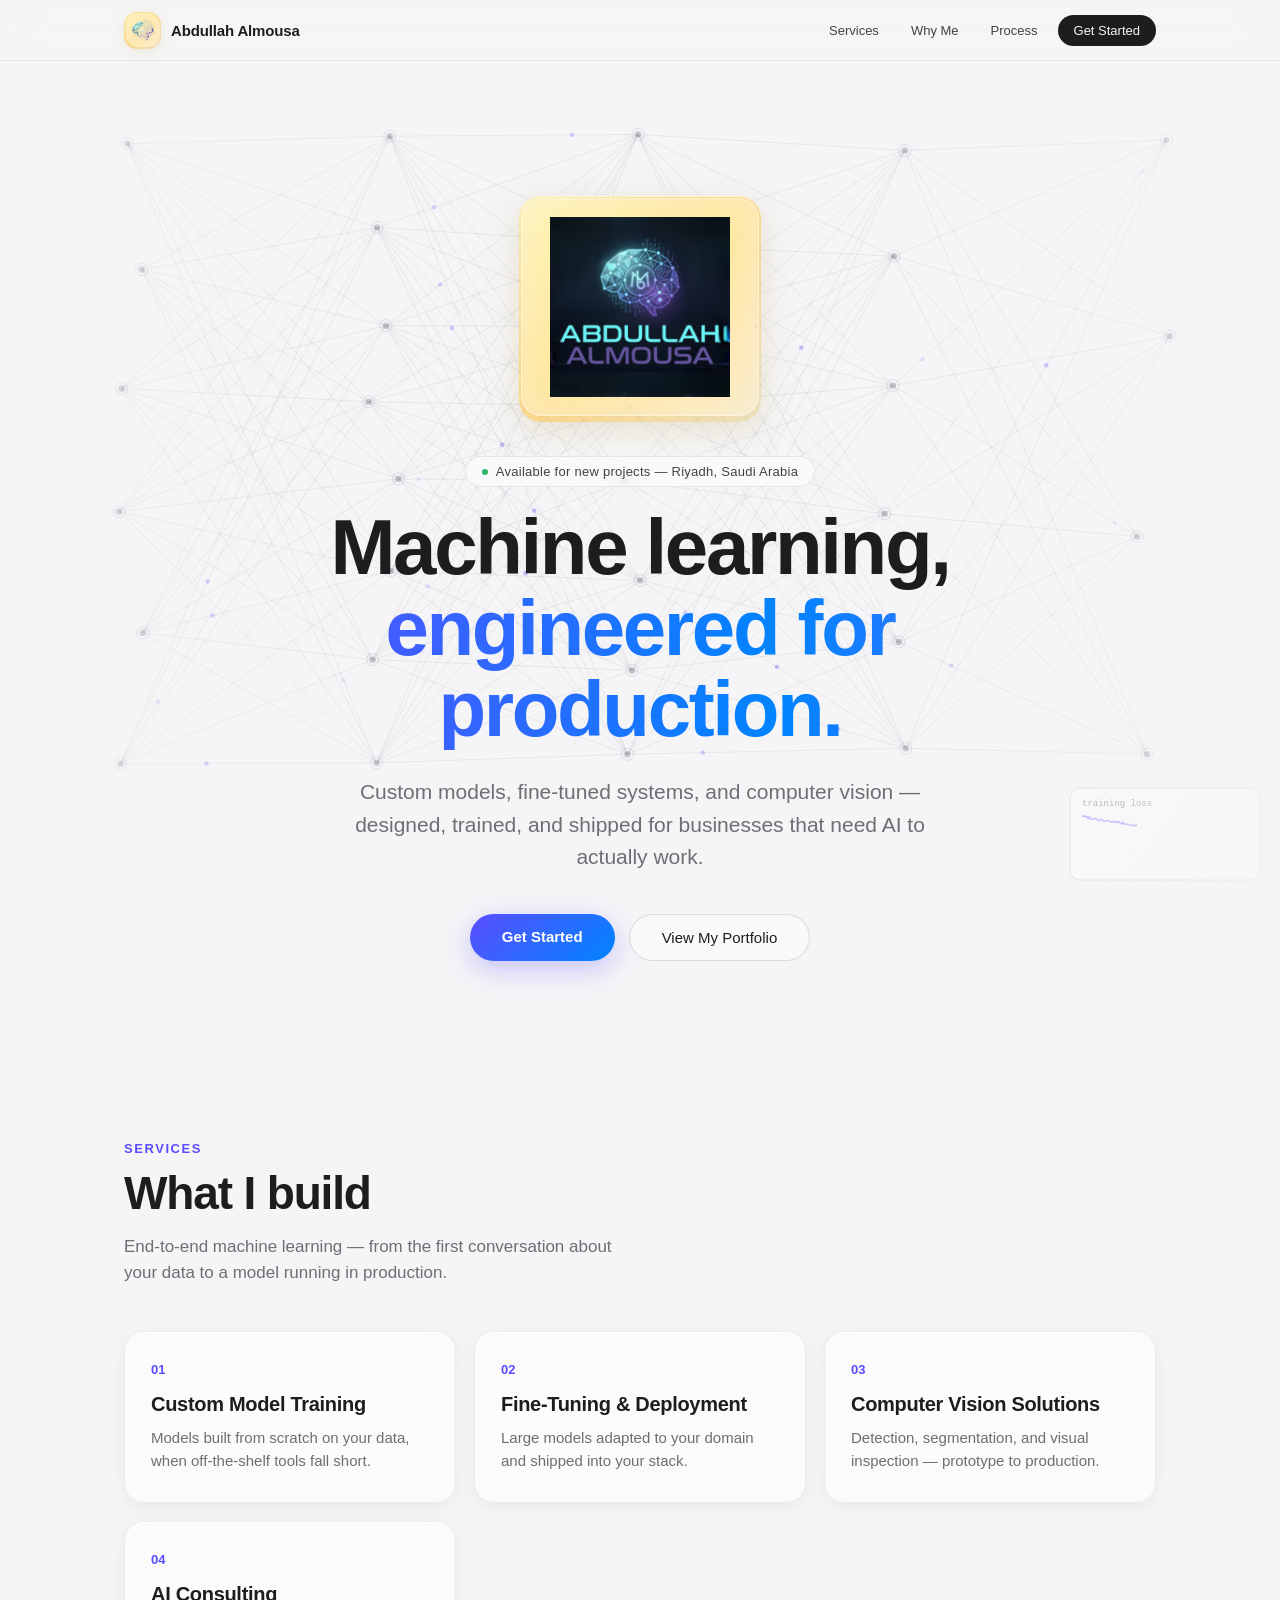
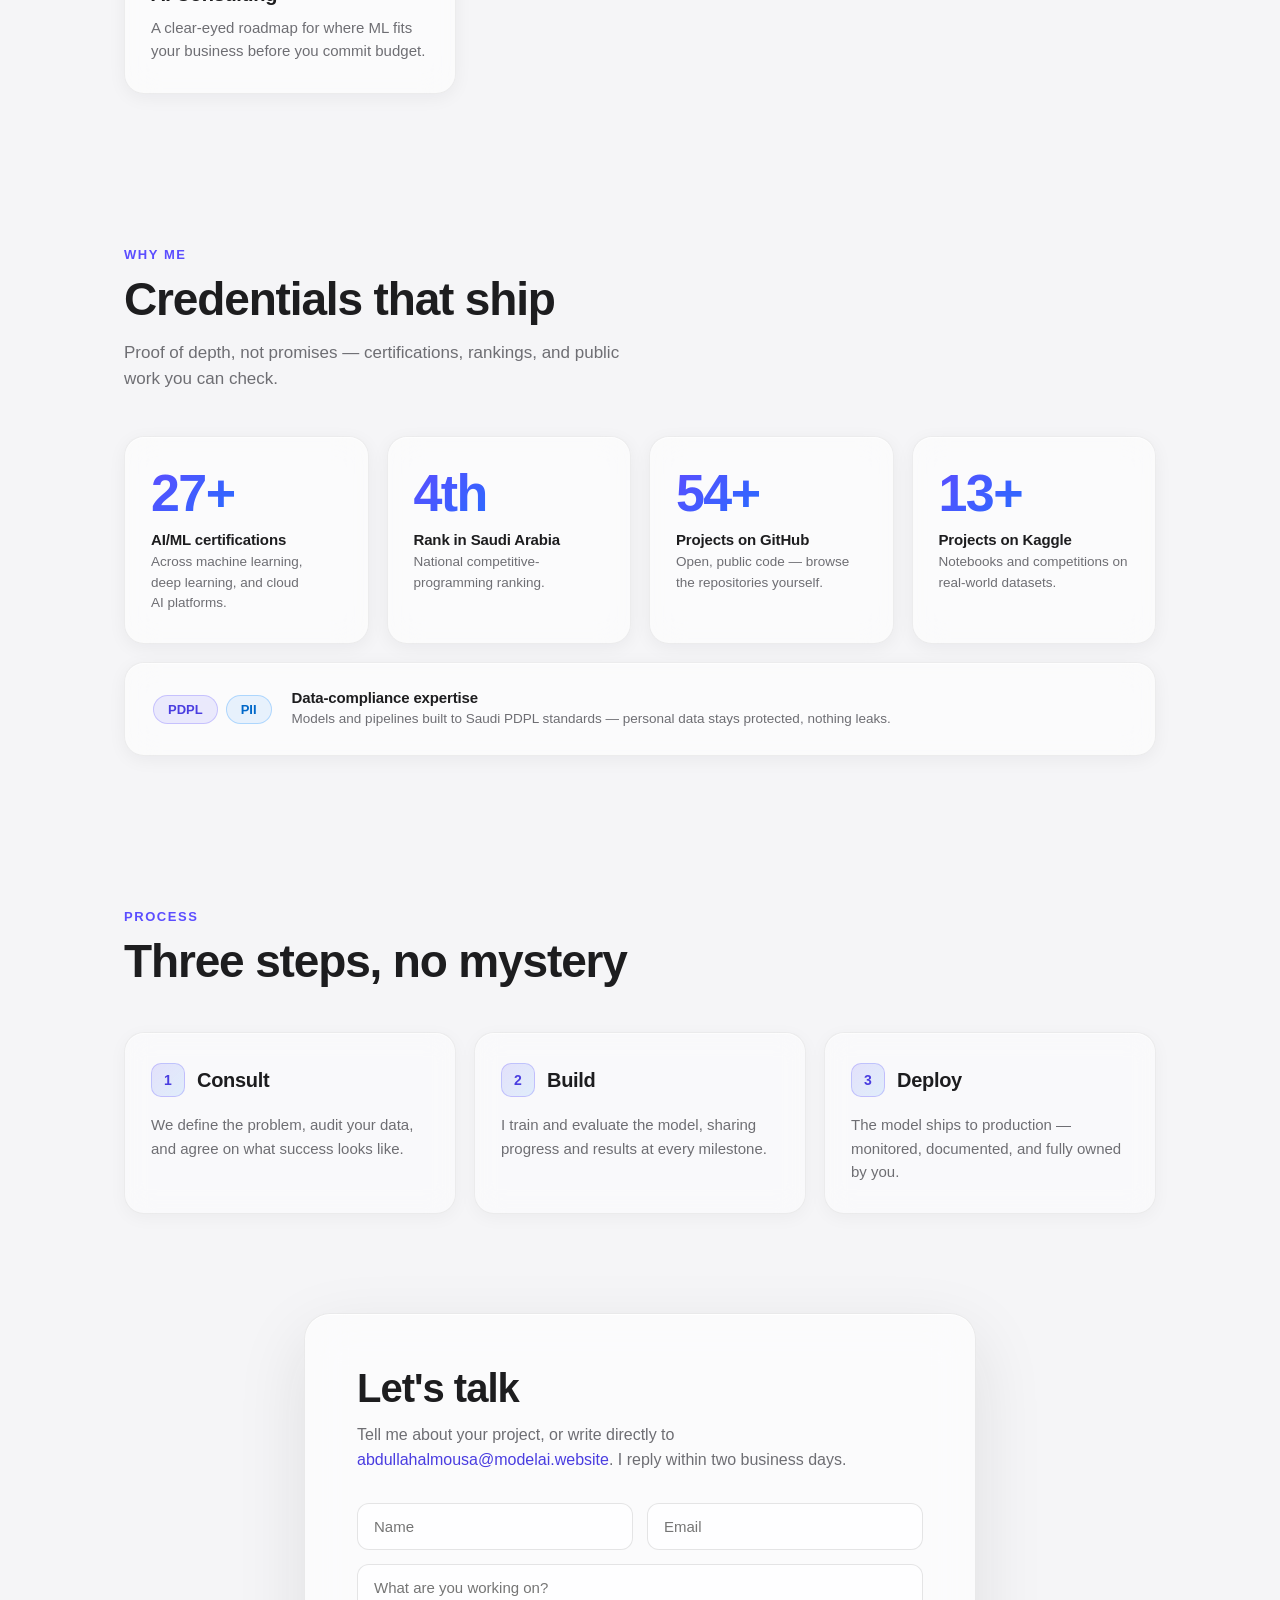
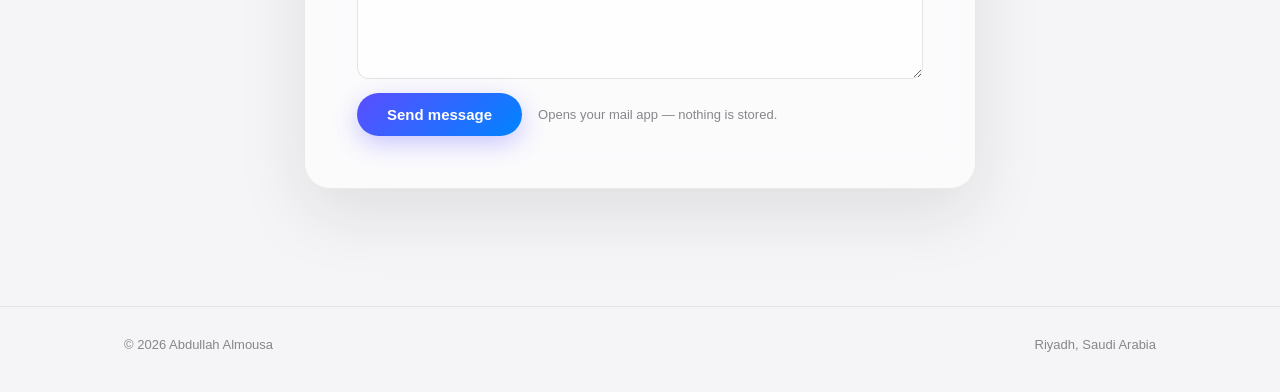
==== index.html @ 9f103950 "new website new day just uploading my new website" ====
<!doctype html>
<html lang="en">
  <head>
    <meta charset="UTF-8" />
    <link rel="icon" type="image/png" href="/logo.png" />
    <meta name="viewport" content="width=device-width, initial-scale=1.0" />
    <title>Abdullah Almousa — Machine Learning Studio</title>
    <script type="module" crossorigin src="/assets/index-Gg39frob.js"></script>
    <link rel="stylesheet" crossorigin href="/assets/index-CVWShIRr.css">
  </head>
  <body>
    <div id="root"></div>
  </body>
</html>
---- assets/index-CVWShIRr.css ----
:root{--bg:#f5f5f7;--ink:#1d1d1f;--muted:#6e6e73;--muted2:#86868b;--border:#0000000f;--glass-bg:#ffffff8c;--glass-border:#0000000f;--accent:#5b4dff;--accent2:#0084ff;--accent-gradient:linear-gradient(135deg, #5b4dff, #0084ff);--font:-apple-system, BlinkMacSystemFont, "Helvetica Neue", Helvetica, Arial, sans-serif}html{scroll-behavior:smooth}body{background:var(--bg);-webkit-font-smoothing:antialiased;text-rendering:optimizelegibility;font-family:var(--font);color:var(--ink);margin:0}*{box-sizing:border-box}input,textarea,button{font:inherit}::selection{background:#5b4dff38}@keyframes shimmer{0%{background-position:0%}to{background-position:200%}}@keyframes floatY{0%{transform:translateY(0)}50%{transform:translateY(-8px)}to{transform:translateY(0)}}@keyframes goldShine{0%{background-position:0%}to{background-position:200%}}@keyframes goldGlow{0%,to{box-shadow:0 8px 32px #c9a84f26,inset 0 1px #fffc,inset 0 -1px #fff3}50%{box-shadow:0 12px 44px #c9a84f59,inset 0 1px #ffffffe6,inset 0 -1px #fff3}}@media (prefers-reduced-motion:reduce){html{scroll-behavior:auto}*{transition:none!important;animation:none!important}}
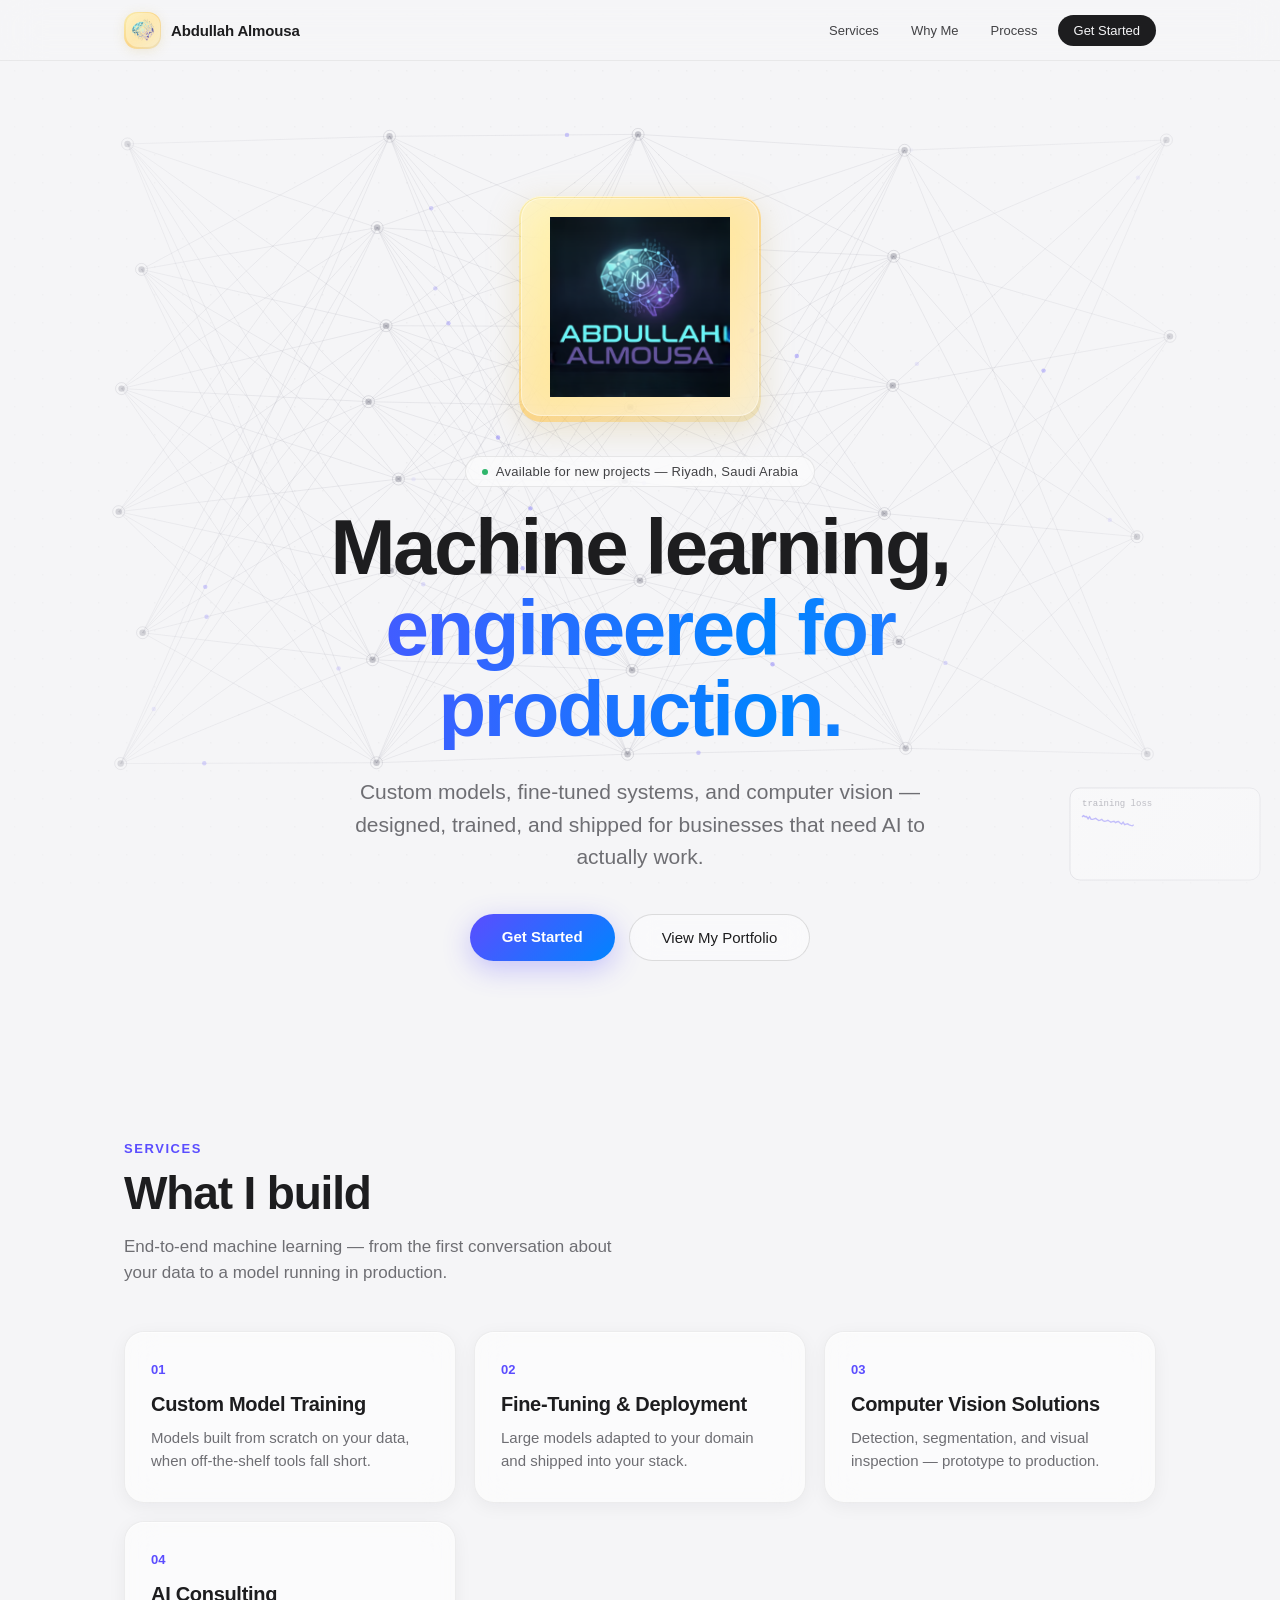
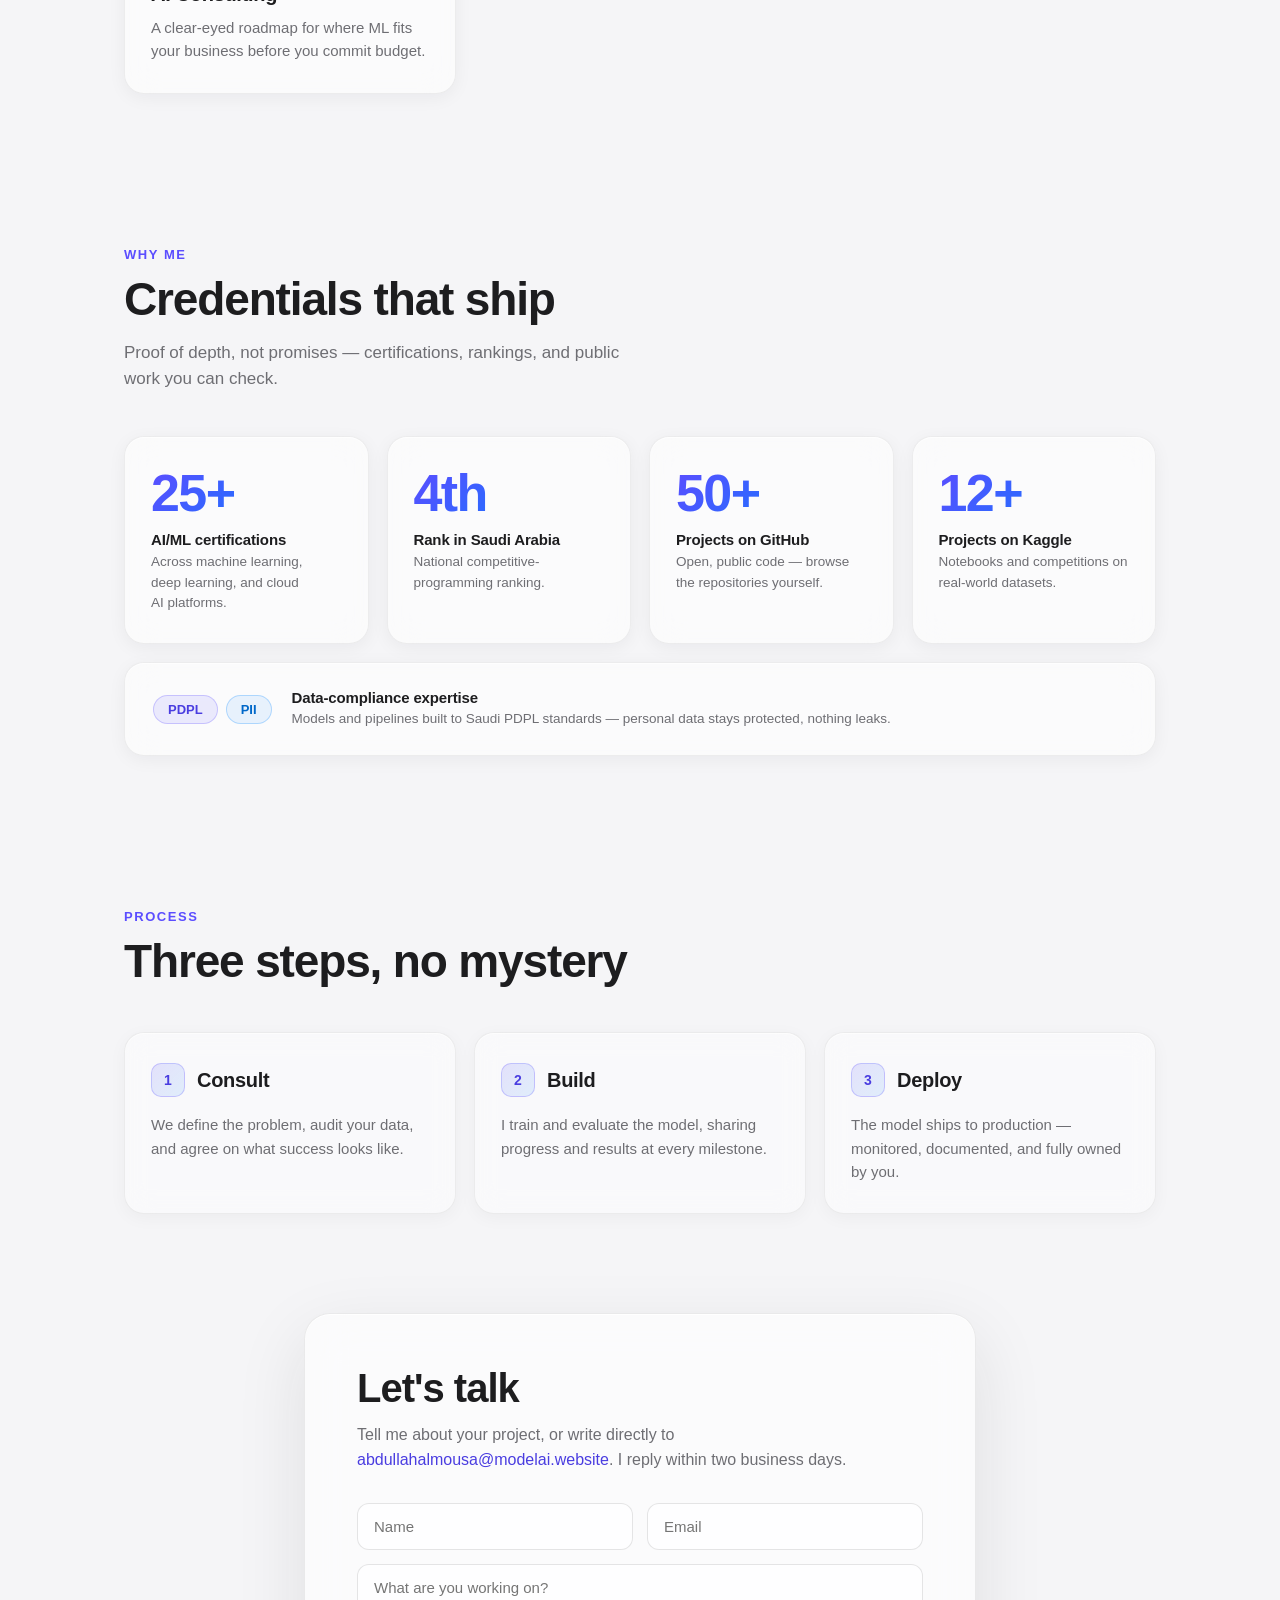
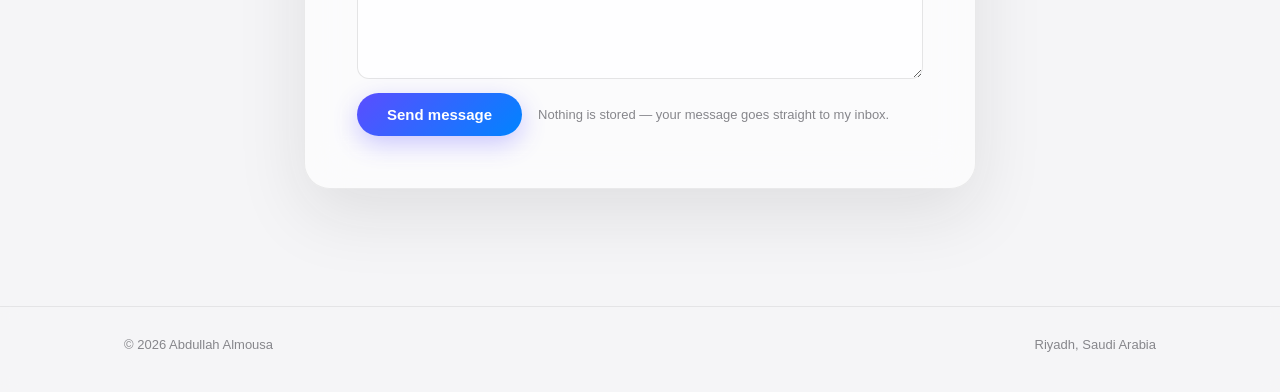
==== commit b7d4ac0a: "Adding API remove old way for the form now with API" ====
--- a/index.html
+++ b/index.html
@@ -5,7 +5,7 @@
     <link rel="icon" type="image/png" href="/logo.png" />
     <meta name="viewport" content="width=device-width, initial-scale=1.0" />
     <title>Abdullah Almousa — Machine Learning Studio</title>
-    <script type="module" crossorigin src="/assets/index-Gg39frob.js"></script>
+    <script type="module" crossorigin src="/assets/index-C8vjNdRe.js"></script>
     <link rel="stylesheet" crossorigin href="/assets/index-CVWShIRr.css">
   </head>
   <body>
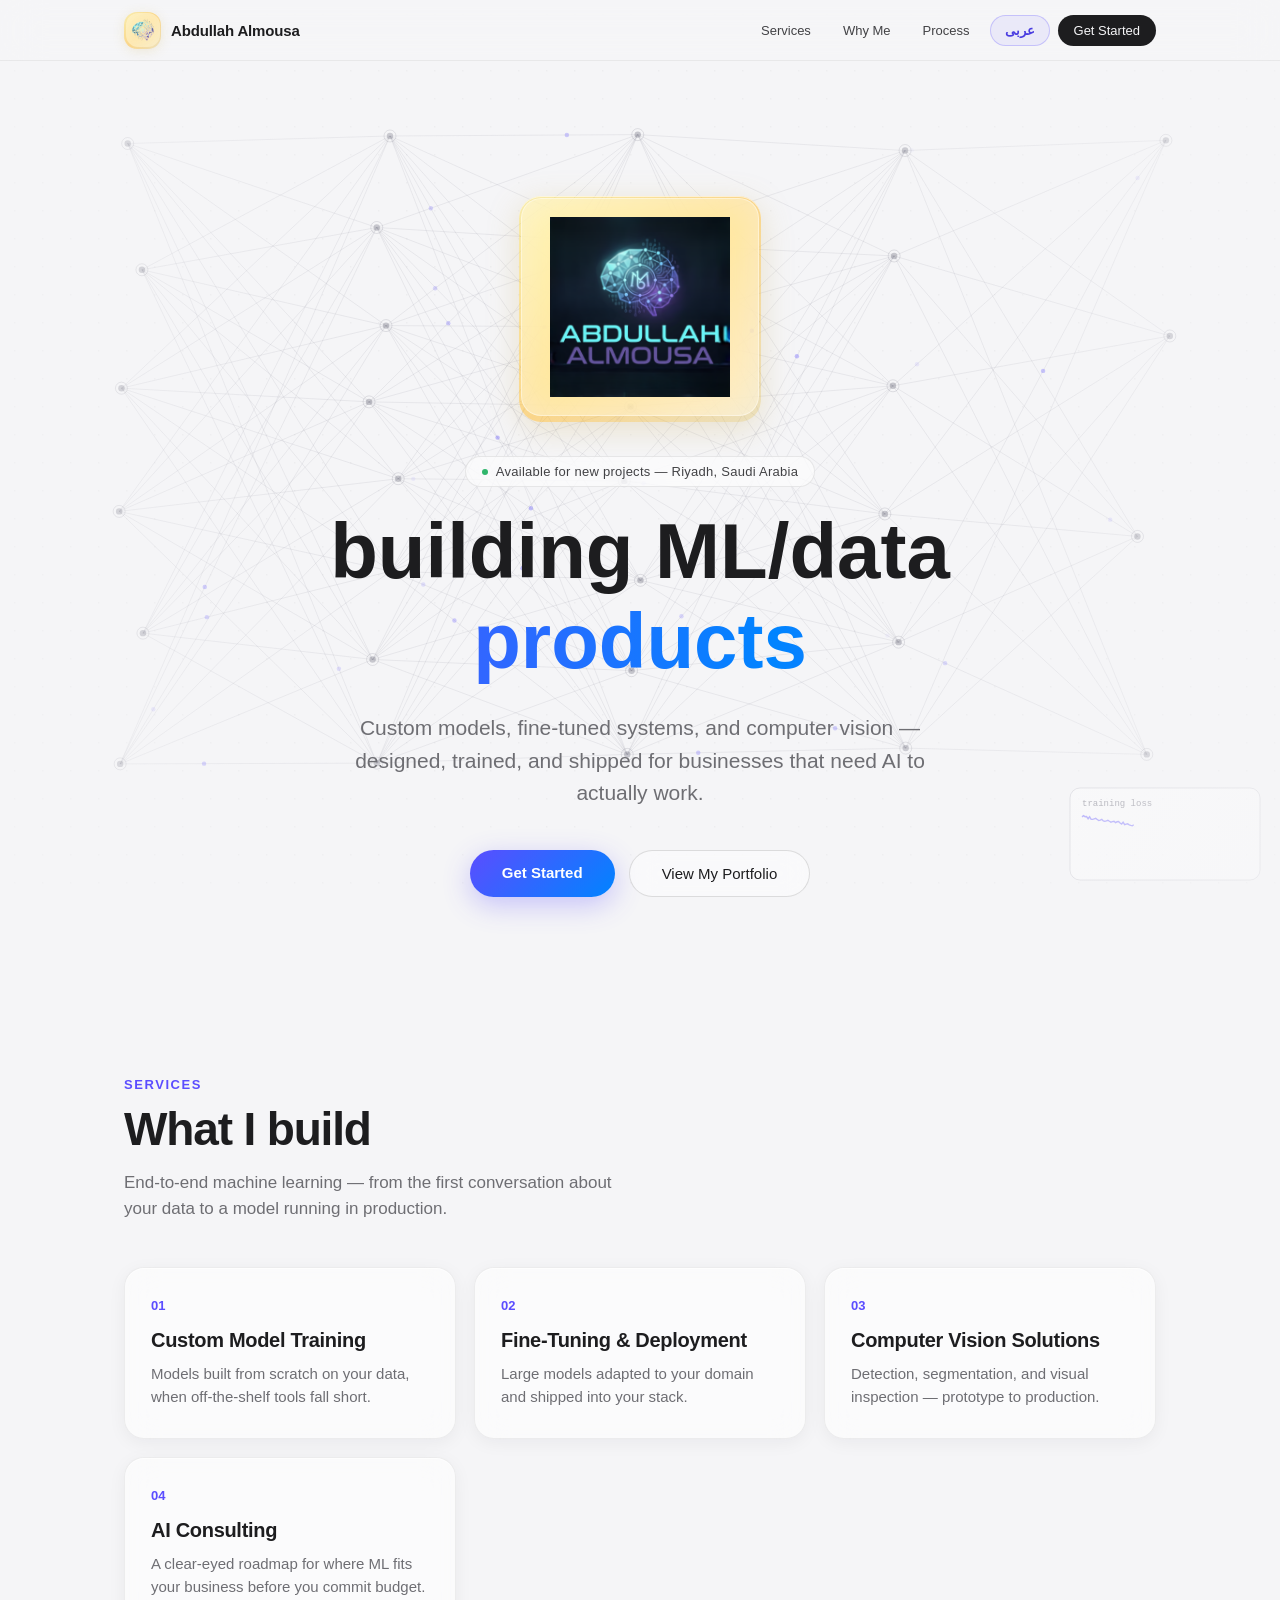
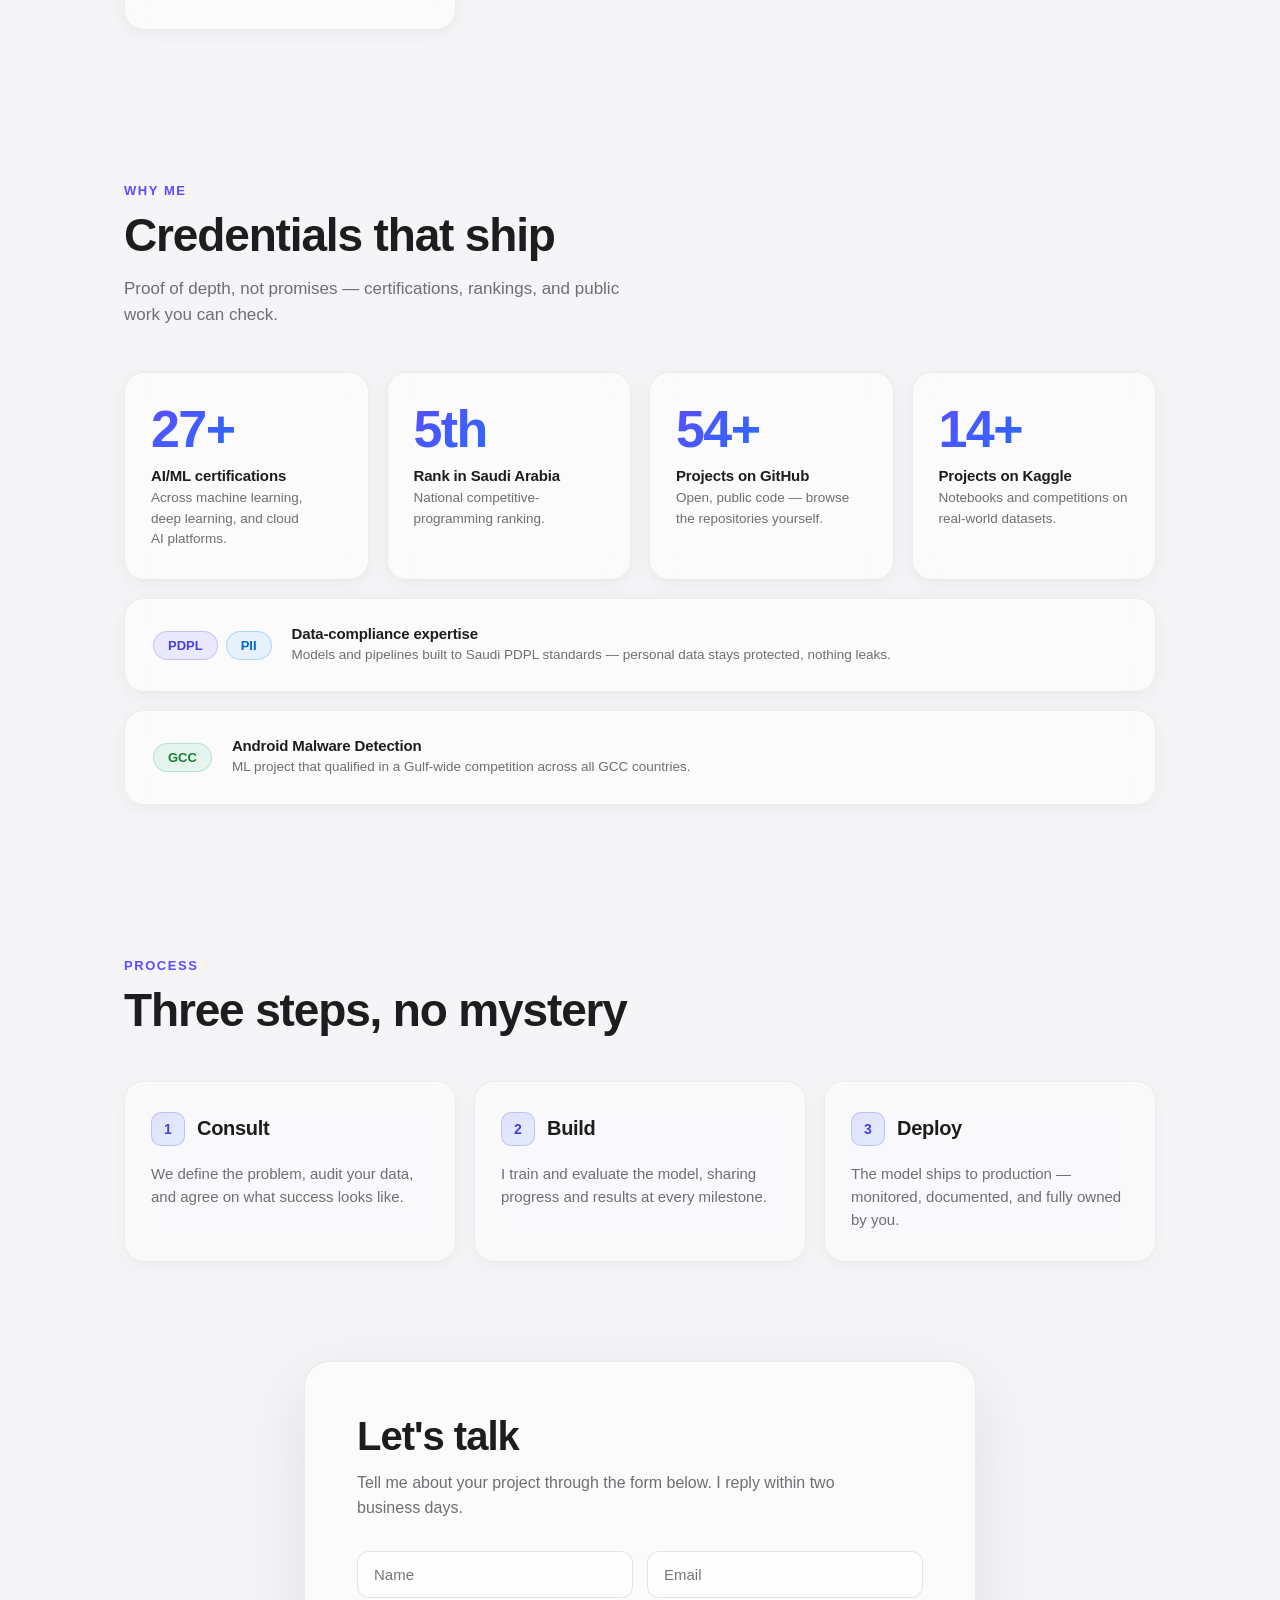
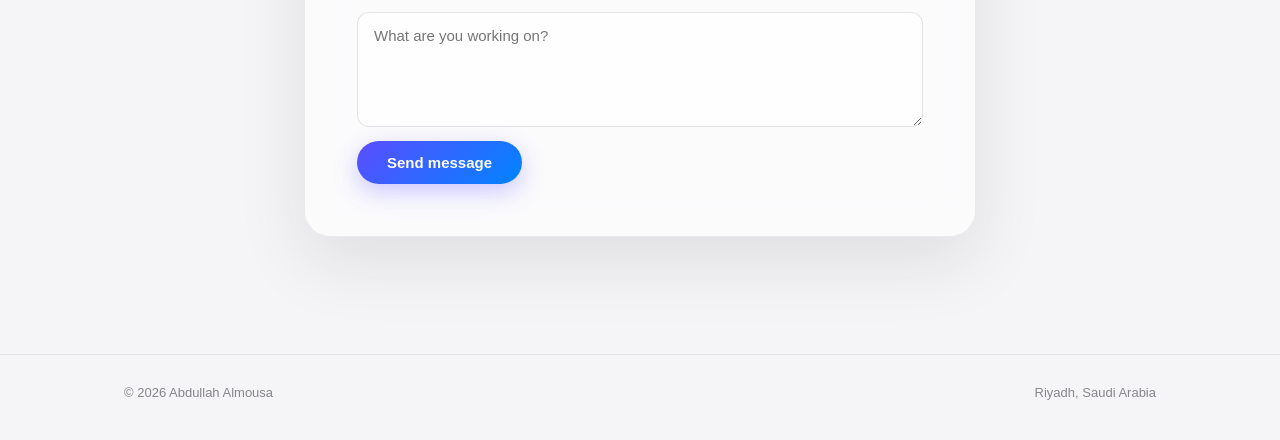
==== commit 115d4229: "Fixing Fixing issue with website. add new language to the website. new meta data for the website" ====
--- a/index.html
+++ b/index.html
@@ -4,8 +4,15 @@
     <meta charset="UTF-8" />
     <link rel="icon" type="image/png" href="/logo.png" />
     <meta name="viewport" content="width=device-width, initial-scale=1.0" />
-    <title>Abdullah Almousa — Machine Learning Studio</title>
-    <script type="module" crossorigin src="/assets/index-C8vjNdRe.js"></script>
+    <meta name="description" content="Abdullah Almousa — Machine Learning specialist in Riyadh, Saudi Arabia. Custom ML models, data analytics, AI product development, recommender systems, computer vision, NLP, deep learning, predictive analytics, MLOps, and model deployment for businesses in Saudi Arabia and the GCC." />
+    <meta name="keywords" content="machine learning, ML, artificial intelligence, AI, data science, data analytics, deep learning, neural networks, NLP, natural language processing, computer vision, recommender systems, predictive analytics, model deployment, MLOps, ML engineer, AI developer, data scientist, Saudi Arabia, Riyadh, GCC, Android malware detection, fraud detection, chatbot, LLM, fine-tuning, model training, Python, TensorFlow, PyTorch, scikit-learn, Abdullah Almousa" />
+    <meta property="og:title" content="Abdullah Almousa — Machine Learning Specialist in Riyadh" />
+    <meta property="og:description" content="Custom ML models, data analytics, AI product development, deep learning, NLP, computer vision, recommender systems, and MLOps for businesses in Saudi Arabia and the GCC." />
+    <meta property="og:type" content="website" />
+    <meta property="og:url" content="https://modelai.website" />
+    <meta name="robots" content="index, follow" />
+    <title>Abdullah Almousa — Machine Learning Specialist in Riyadh, Saudi Arabia</title>
+    <script type="module" crossorigin src="/assets/index-DcQue8Dw.js"></script>
     <link rel="stylesheet" crossorigin href="/assets/index-CVWShIRr.css">
   </head>
   <body>
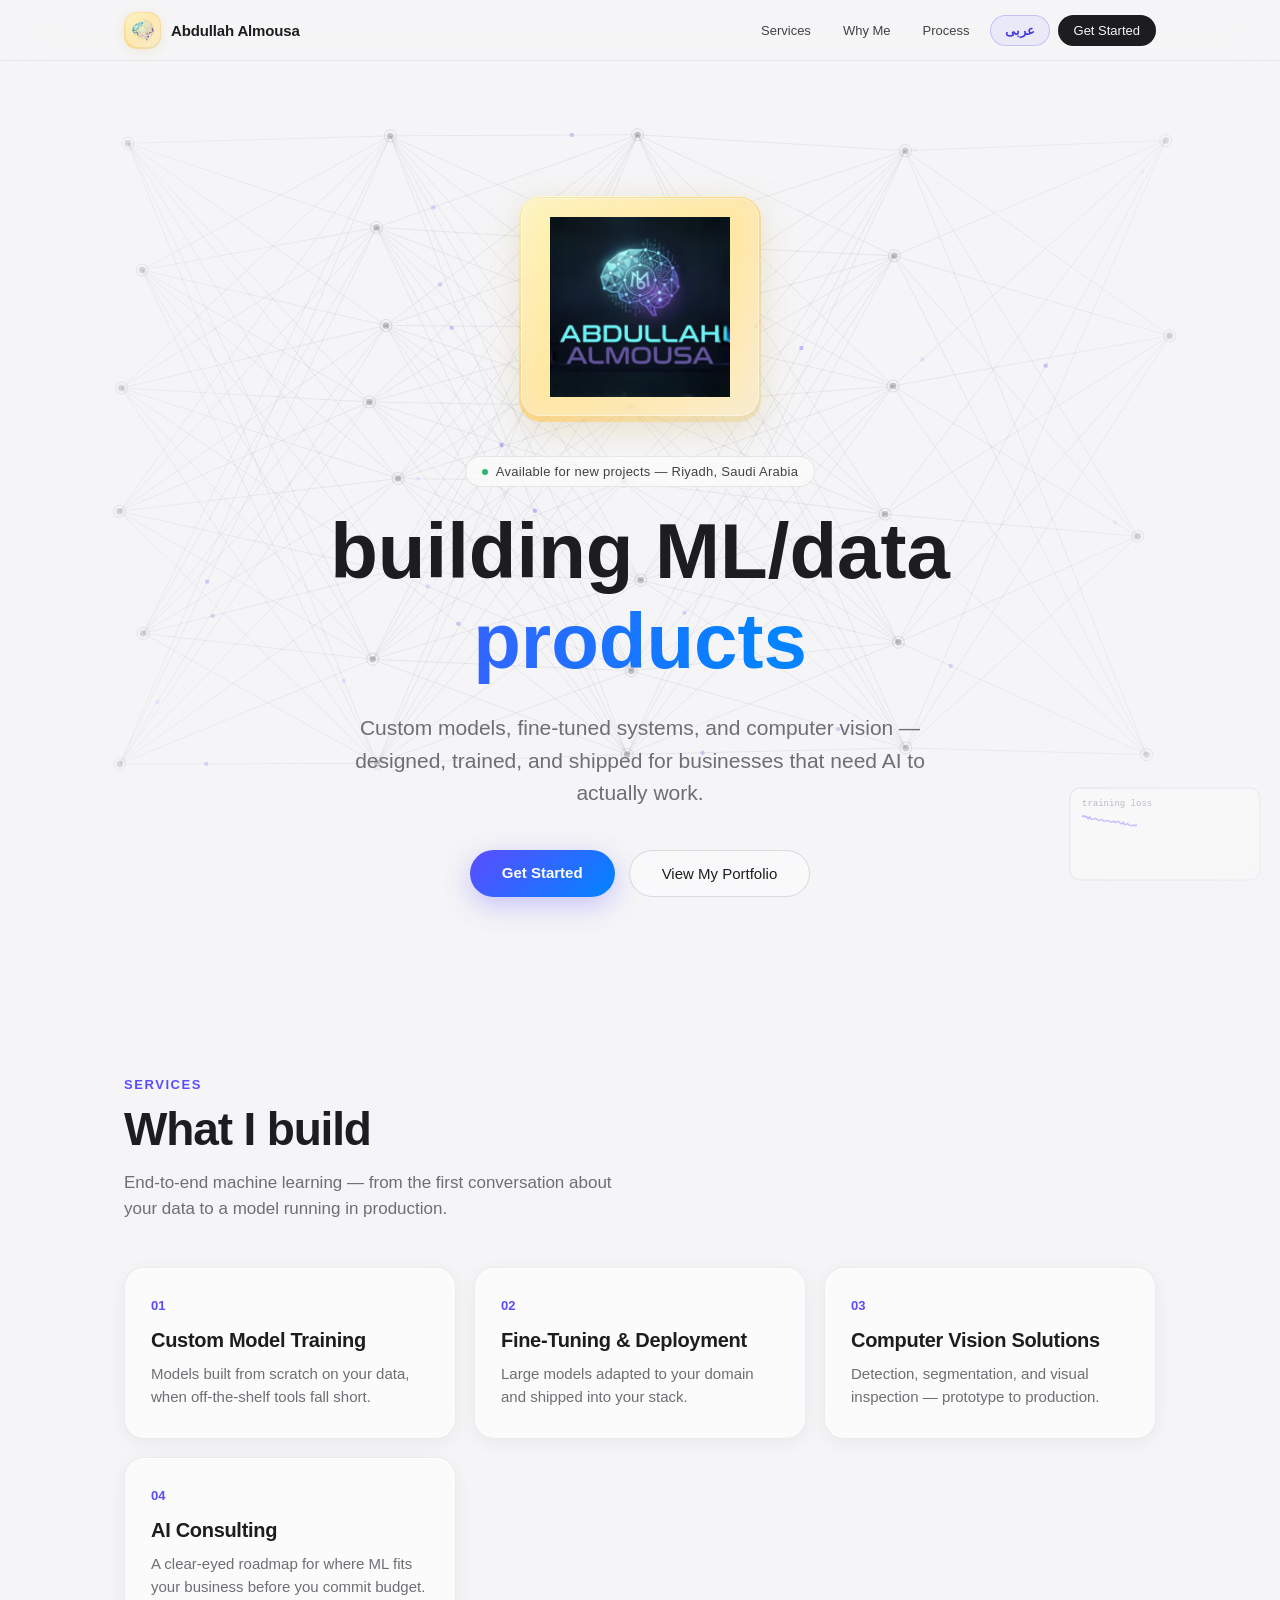
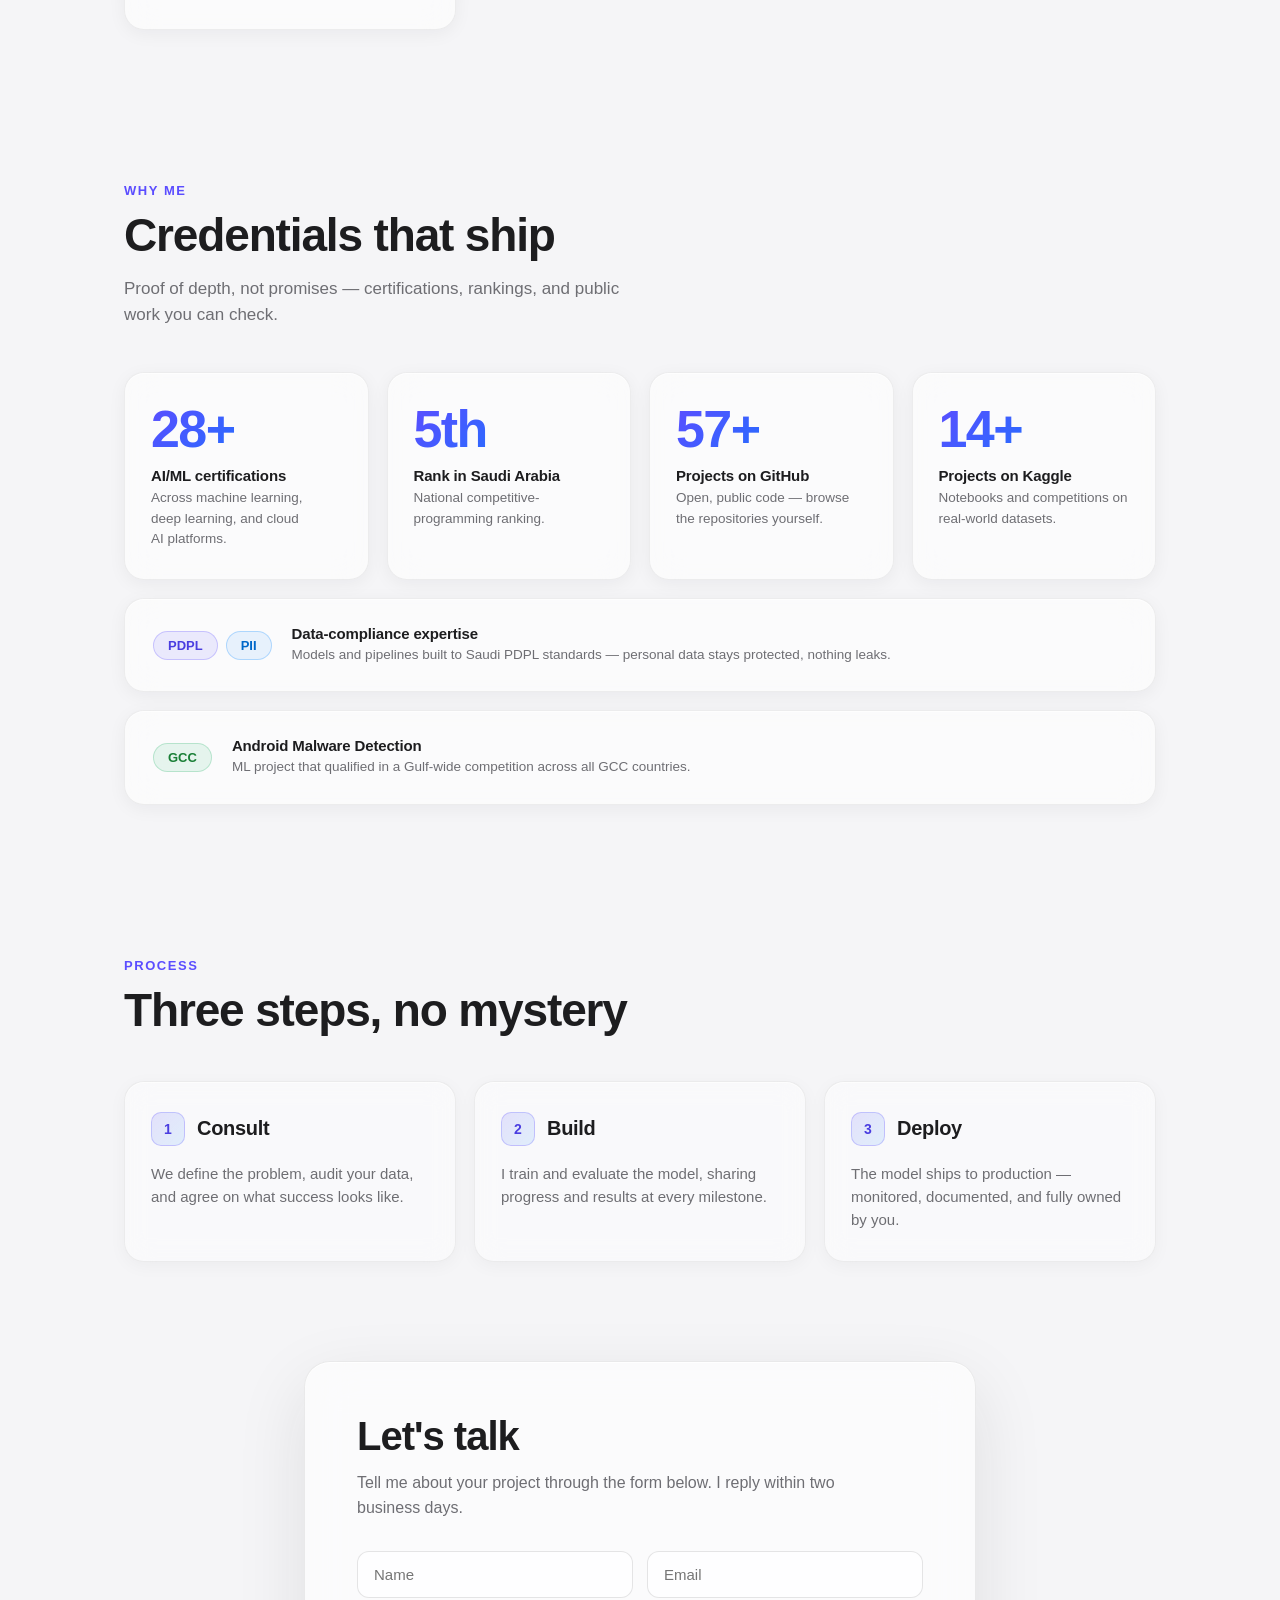
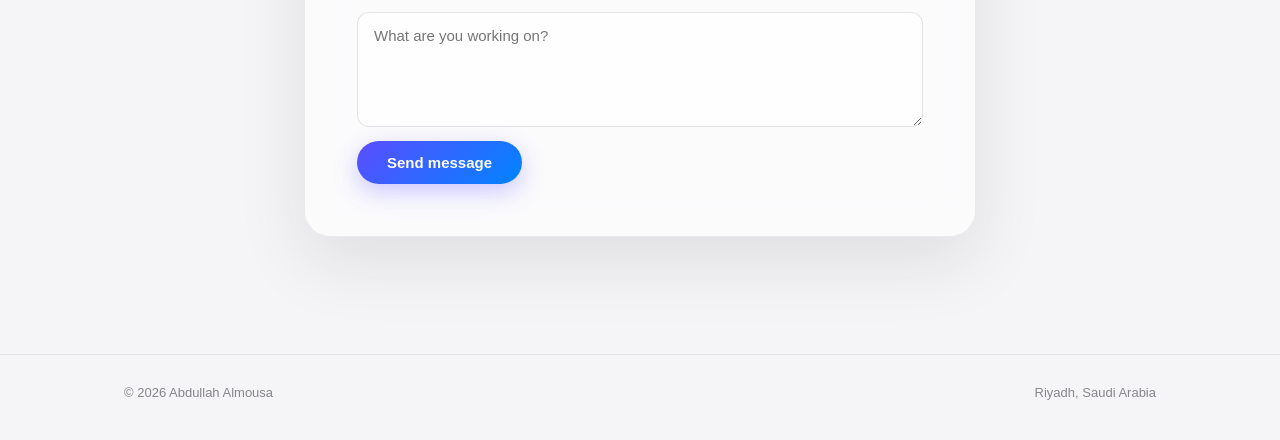
==== commit 7f0919fe: "add new file sitemap for google" ====
--- a/index.html
+++ b/index.html
@@ -12,7 +12,7 @@
     <meta property="og:url" content="https://modelai.website" />
     <meta name="robots" content="index, follow" />
     <title>Abdullah Almousa — Machine Learning Specialist in Riyadh, Saudi Arabia</title>
-    <script type="module" crossorigin src="/assets/index-DcQue8Dw.js"></script>
+    <script type="module" crossorigin src="/assets/index-D5OnmoaA.js"></script>
     <link rel="stylesheet" crossorigin href="/assets/index-CVWShIRr.css">
   </head>
   <body>
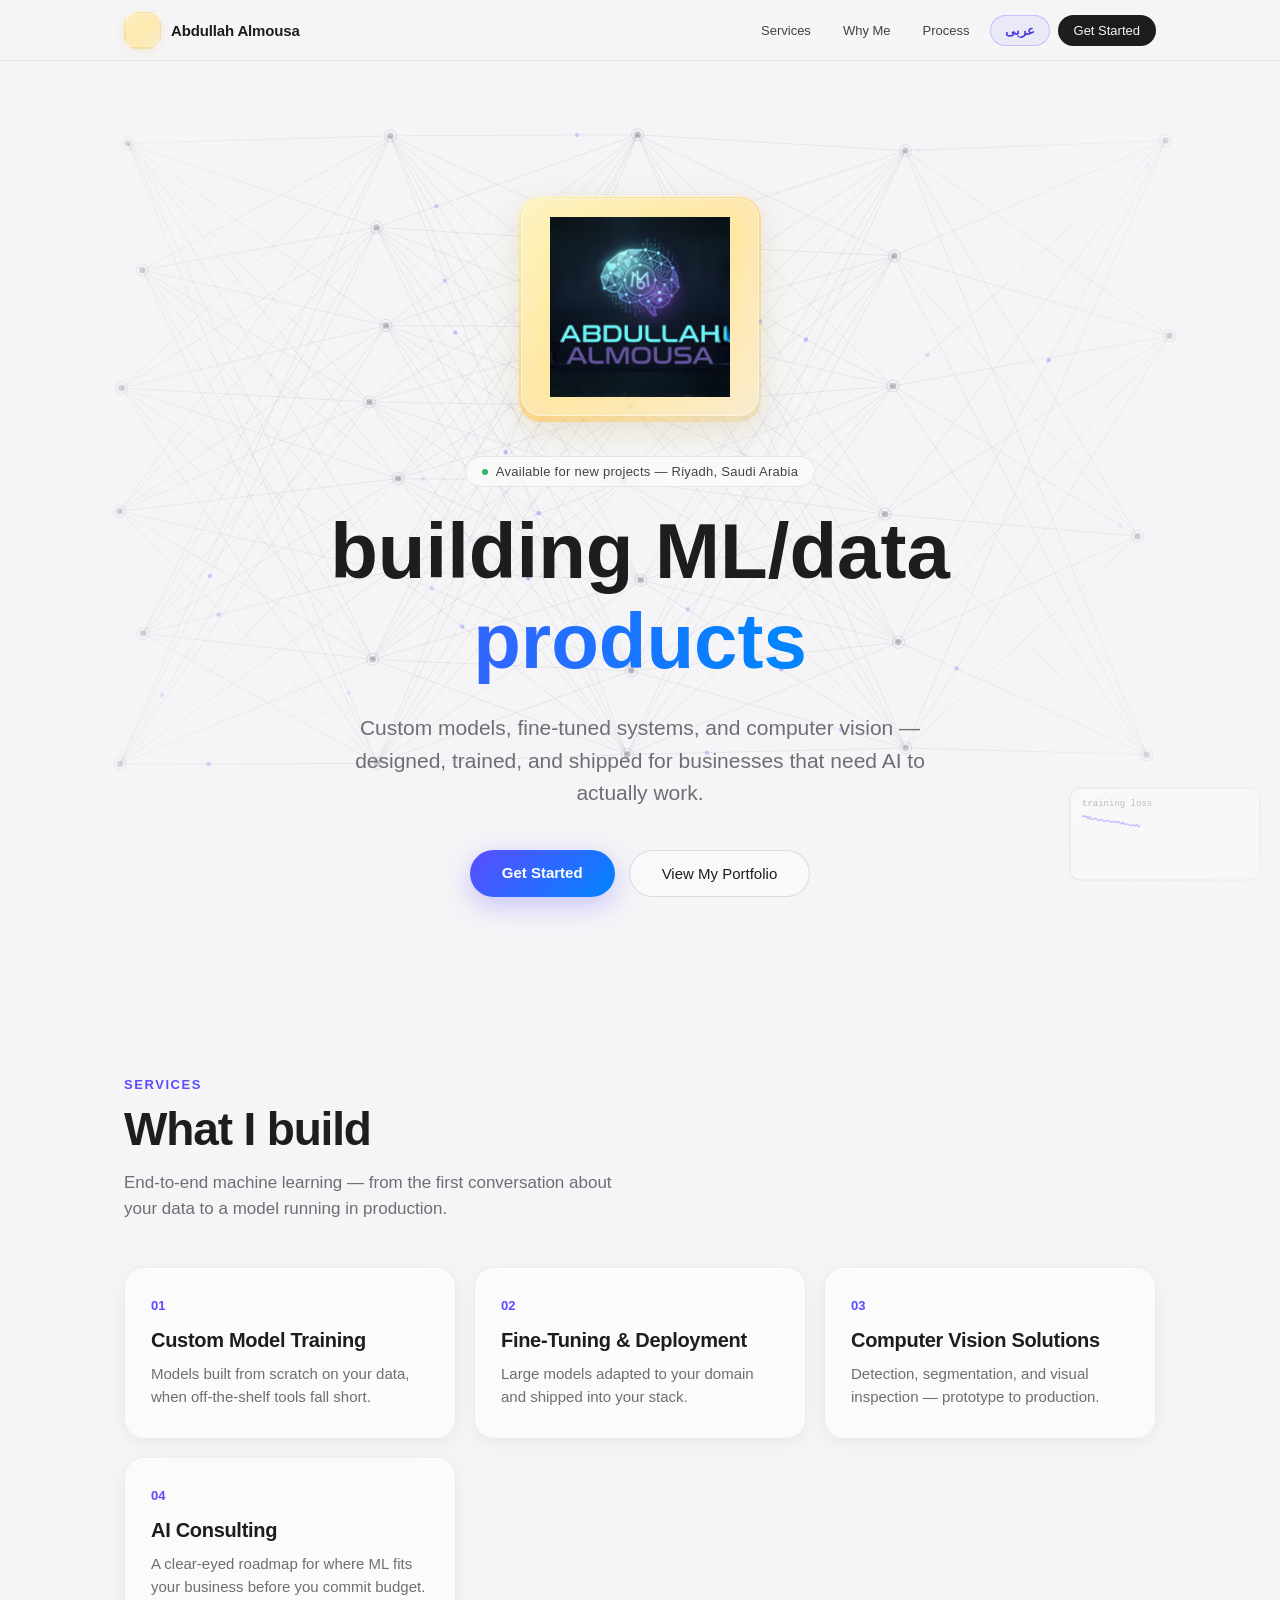
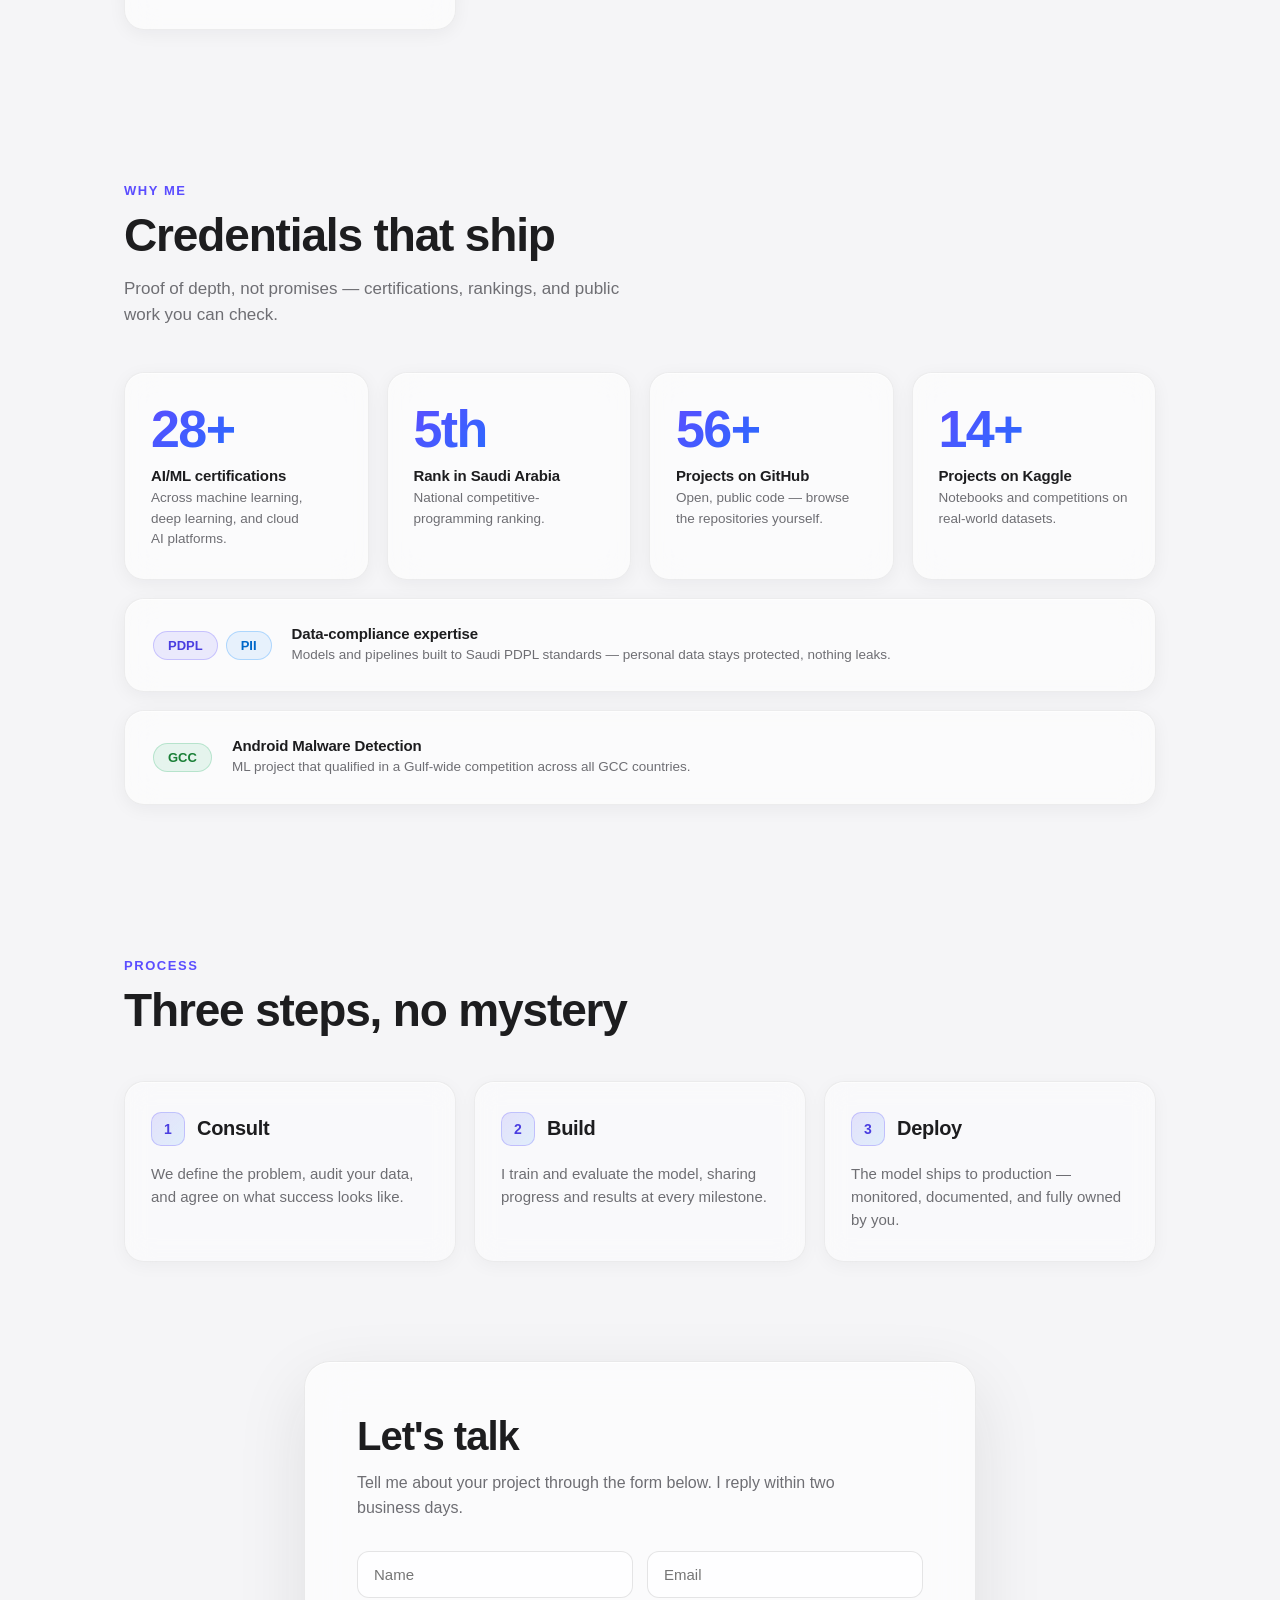
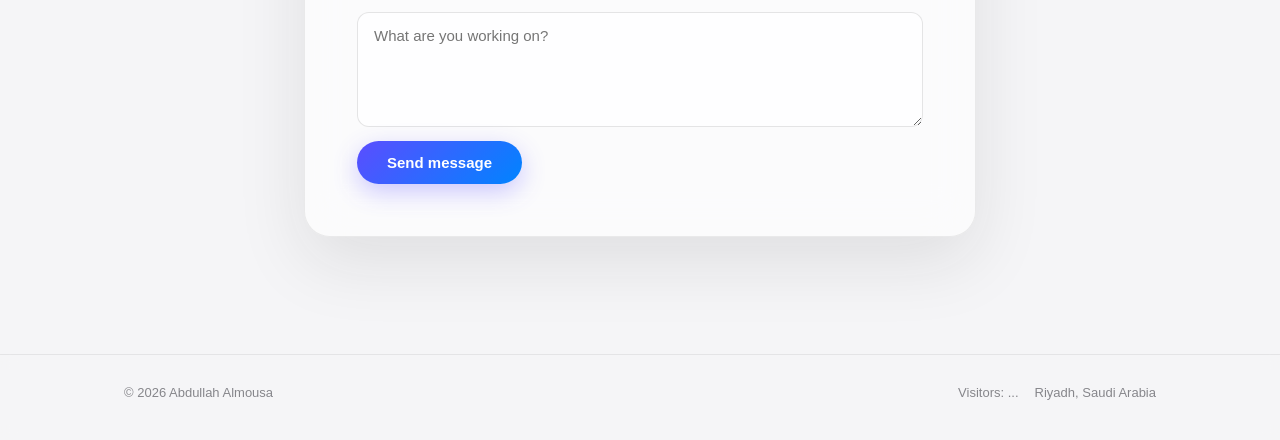
==== commit da40ef70: "add new feature add counter for visiters" ====
--- a/index.html
+++ b/index.html
@@ -12,7 +12,7 @@
     <meta property="og:url" content="https://modelai.website" />
     <meta name="robots" content="index, follow" />
     <title>Abdullah Almousa — Machine Learning Specialist in Riyadh, Saudi Arabia</title>
-    <script type="module" crossorigin src="/assets/index-D5OnmoaA.js"></script>
+    <script type="module" crossorigin src="/assets/index-DeIud20U.js"></script>
     <link rel="stylesheet" crossorigin href="/assets/index-CVWShIRr.css">
   </head>
   <body>
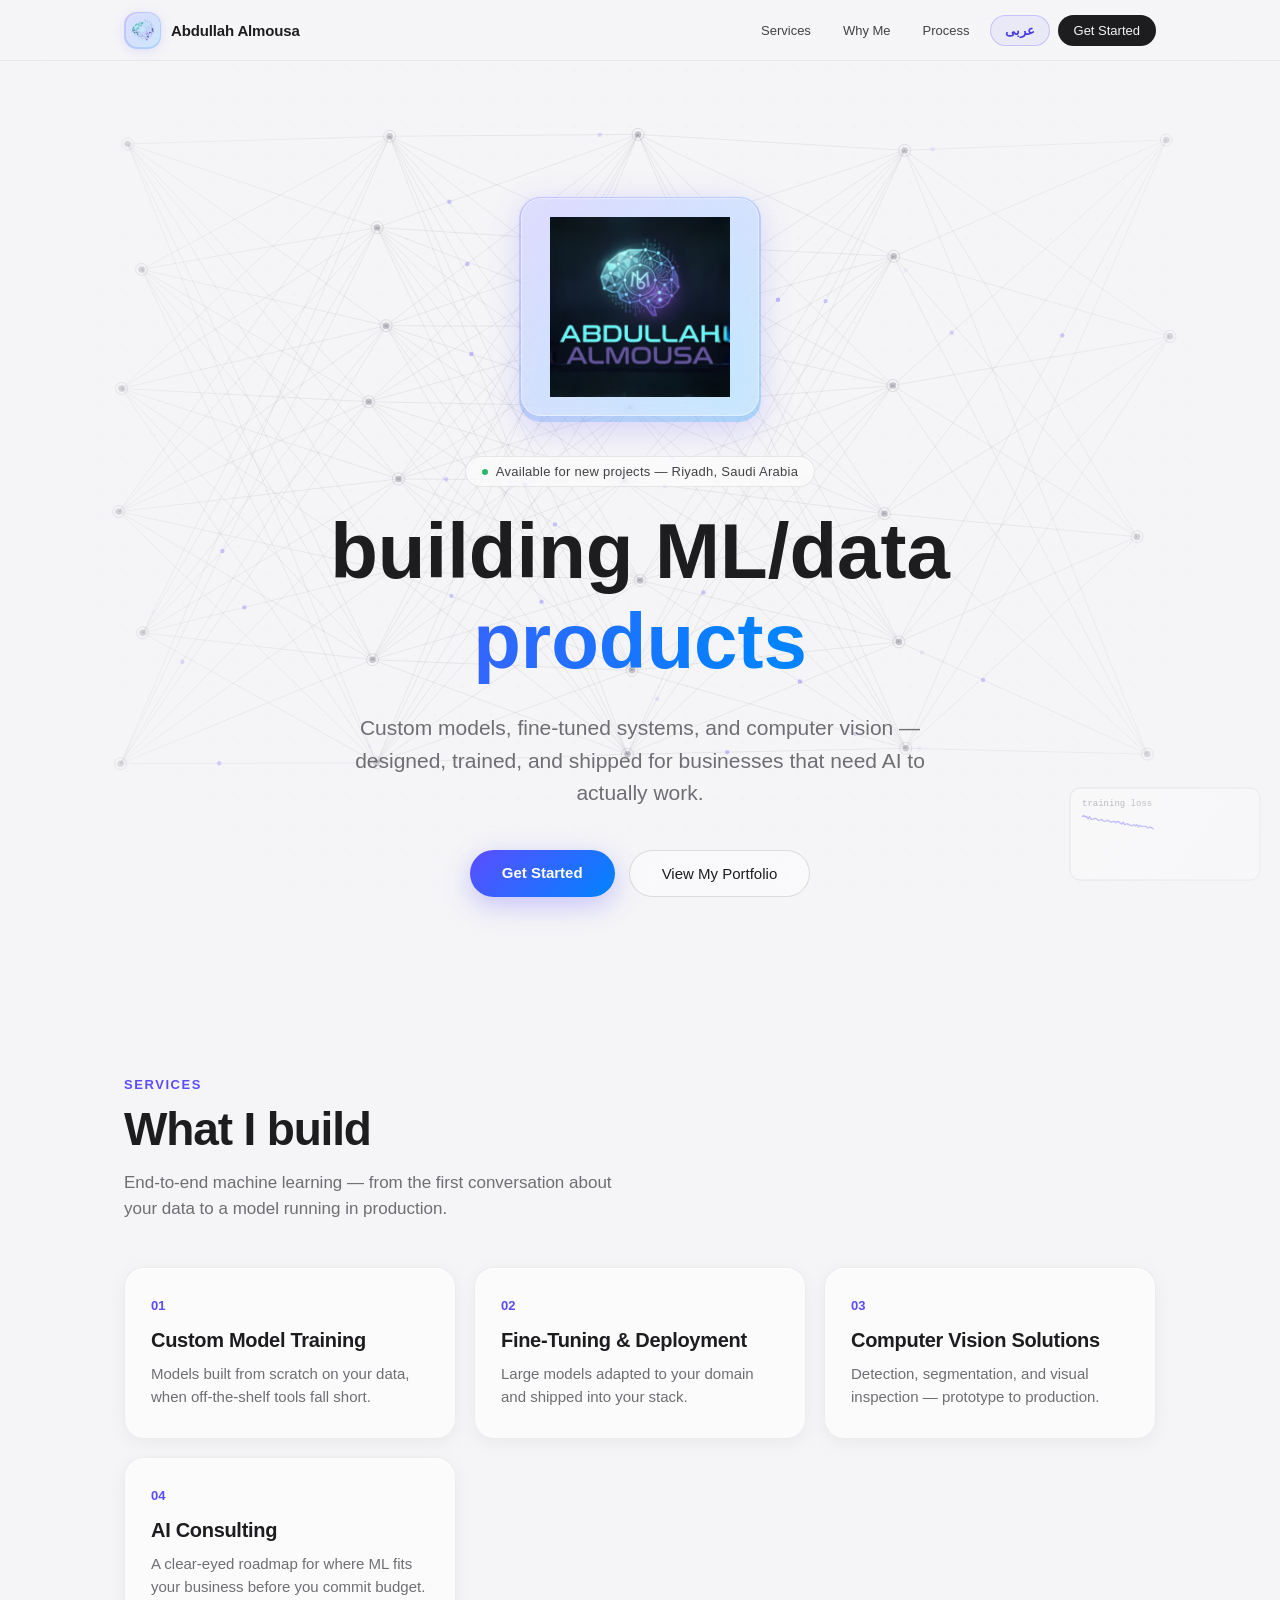
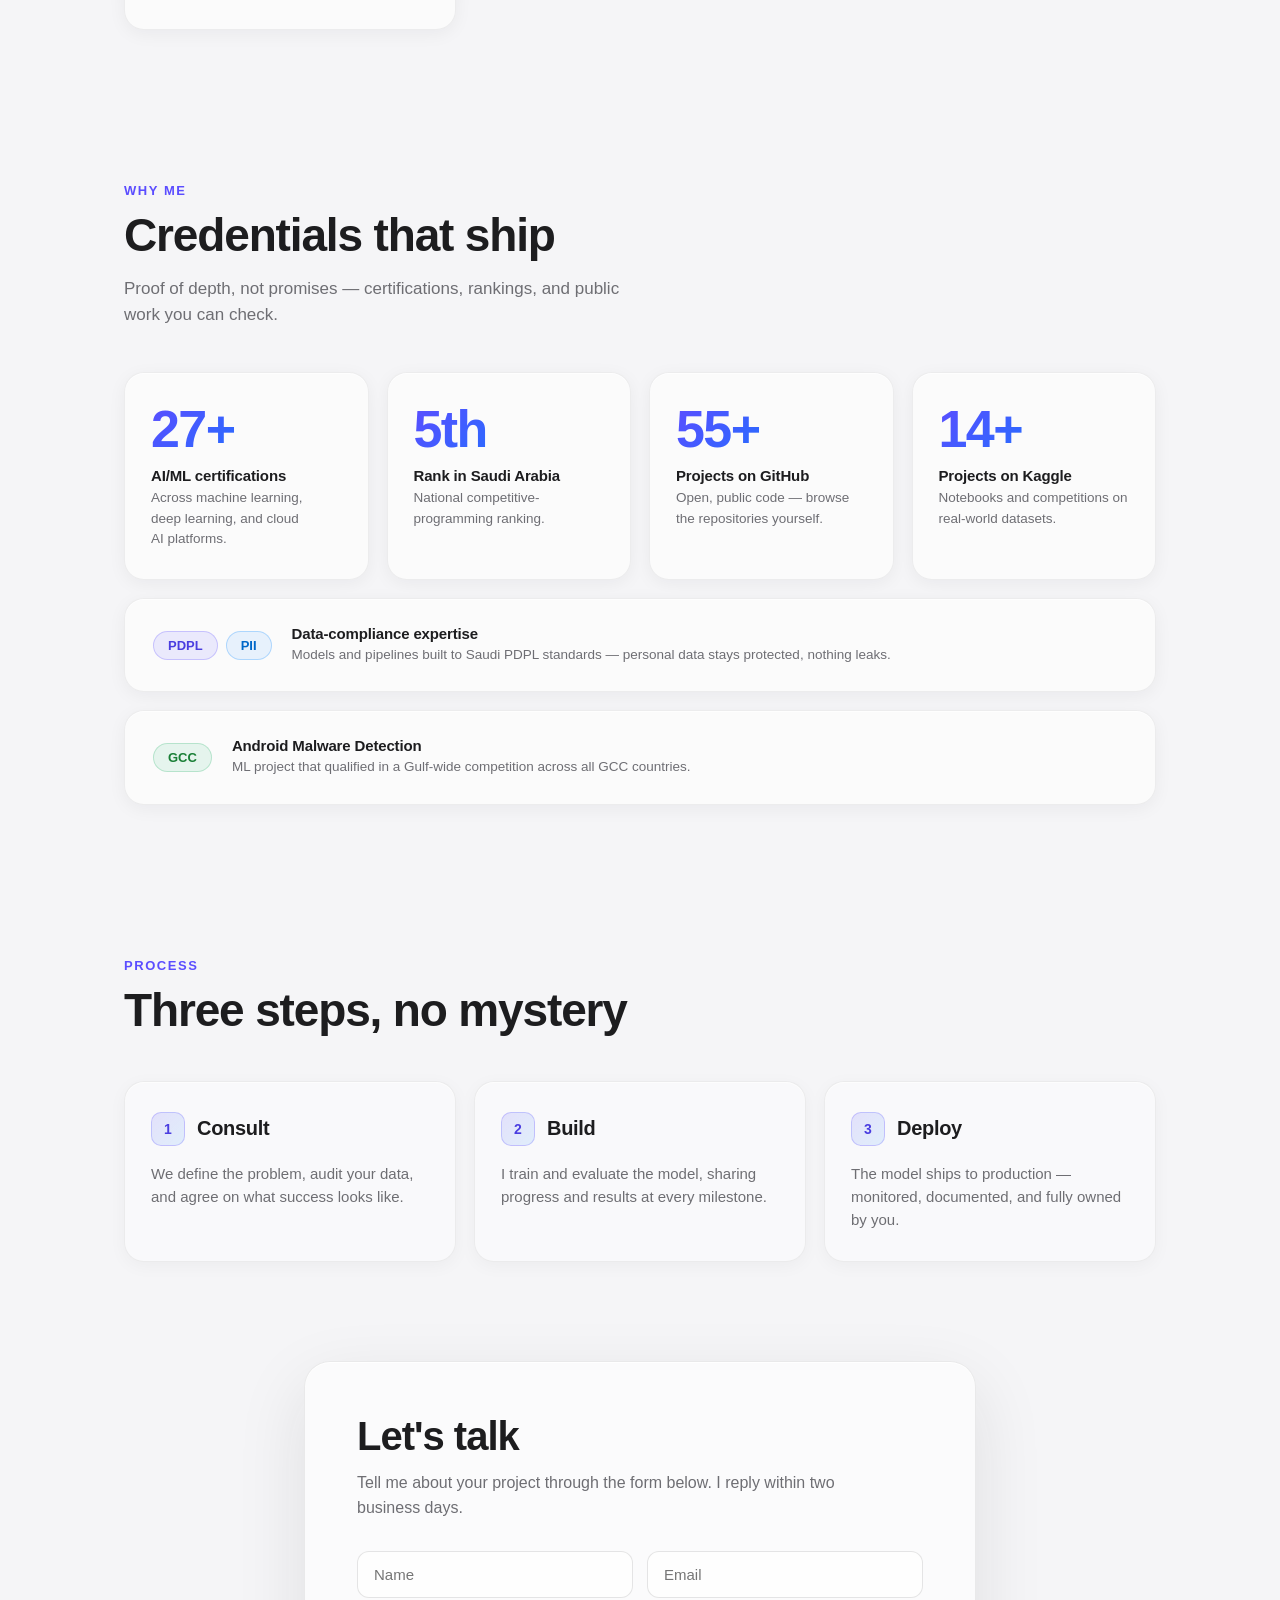
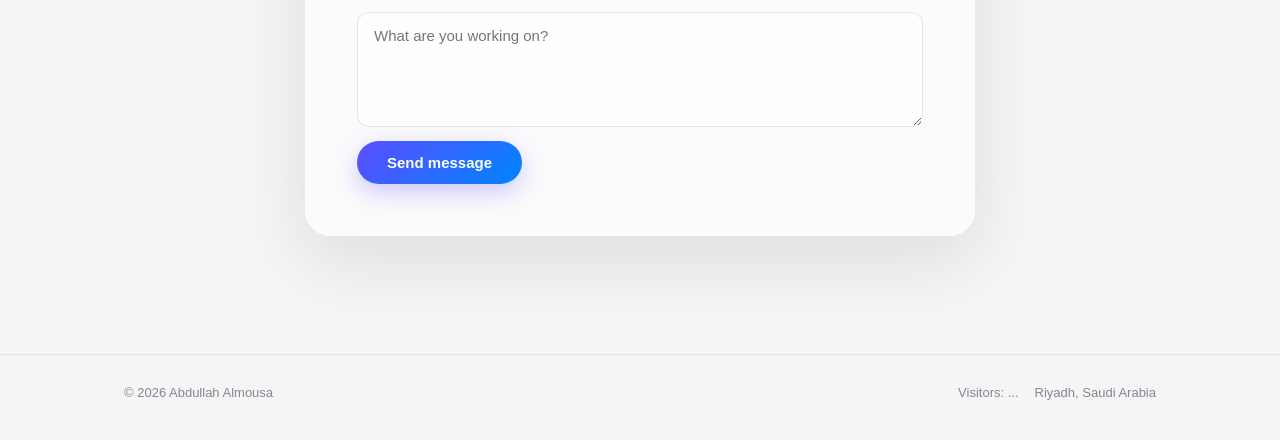
==== commit b35eeb74: "removed old code removed all the old code increase performance of the website. over 2000 lines has b" ====
--- a/index.html
+++ b/index.html
@@ -12,8 +12,8 @@
     <meta property="og:url" content="https://modelai.website" />
     <meta name="robots" content="index, follow" />
     <title>Abdullah Almousa — Machine Learning Specialist in Riyadh, Saudi Arabia</title>
-    <script type="module" crossorigin src="/assets/index-DeIud20U.js"></script>
-    <link rel="stylesheet" crossorigin href="/assets/index-CVWShIRr.css">
+    <script type="module" crossorigin src="/assets/index-CaEkn5NC.js"></script>
+    <link rel="stylesheet" crossorigin href="/assets/index-Gx2Am-nM.css">
   </head>
   <body>
     <div id="root"></div>
--- a/assets/index-Gx2Am-nM.css
+++ b/assets/index-Gx2Am-nM.css
@@ -0,0 +1 @@
+:root{--bg:#f5f5f7;--ink:#1d1d1f;--muted:#6e6e73;--muted2:#86868b;--border:#0000000f;--glass-bg:#ffffff8c;--glass-border:#0000000f;--accent:#5b4dff;--accent2:#0084ff;--accent-gradient:linear-gradient(135deg, #5b4dff, #0084ff);--font:-apple-system, BlinkMacSystemFont, "Helvetica Neue", Helvetica, Arial, sans-serif}html{scroll-behavior:smooth}body{background:var(--bg);-webkit-font-smoothing:antialiased;text-rendering:optimizelegibility;font-family:var(--font);color:var(--ink);margin:0}*{box-sizing:border-box}input,textarea,button{font:inherit}::selection{background:#5b4dff38}.glass-card{-webkit-backdrop-filter:blur(16px)saturate(150%);background:#ffffff8c;border:1px solid #0000000f;transition:transform .3s,border-color .3s,background .3s,box-shadow .3s;box-shadow:0 4px 18px #1d1d1f0d,inset 0 1px #ffffffb3}.glass-card:hover{background:#ffffffbf;border-color:#5b4dff59;transform:translateY(-5px);box-shadow:0 16px 40px #5b4dff24,inset 0 1px #fffc}.glass-card-soft{-webkit-backdrop-filter:blur(16px)saturate(150%);background:#ffffff8c;border:1px solid #0000000f;transition:transform .3s,border-color .3s,box-shadow .3s;box-shadow:0 4px 18px #1d1d1f0d,inset 0 1px #ffffffb3}.glass-card-soft:hover{border-color:#5b4dff59;transform:translateY(-5px);box-shadow:0 16px 40px #5b4dff24}.glass-card-4{-webkit-backdrop-filter:blur(16px)saturate(150%);background:#ffffff8c;border:1px solid #0000000f;transition:transform .3s,border-color .3s,box-shadow .3s;box-shadow:0 4px 18px #1d1d1f0d,inset 0 1px #ffffffb3}.glass-card-4:hover{border-color:#5b4dff59;transform:translateY(-4px);box-shadow:0 16px 40px #5b4dff24}.glass-card-process{-webkit-backdrop-filter:blur(14px);background:#ffffff73;border:1px solid #0000000f;box-shadow:0 4px 18px #1d1d1f0a,inset 0 1px #fff9}.glass-contact{-webkit-backdrop-filter:blur(24px)saturate(150%);background:#fff9;border:1px solid #00000012;box-shadow:0 24px 70px #1d1d1f1a,inset 0 1px #fffc}.glass-input{color:#1d1d1f;background:#ffffffb3;border:1px solid #0000001a;border-radius:12px;outline:none;width:100%;padding:14px 16px;font-size:15px;transition:border-color .2s,background .2s}.glass-input:focus{background:#fff;border-color:#5b4dff8c}@keyframes shimmer{0%{background-position:0%}to{background-position:200%}}@keyframes floatY{0%{transform:translateY(0)}50%{transform:translateY(-8px)}to{transform:translateY(0)}}@media (prefers-reduced-motion:reduce){html{scroll-behavior:auto}*{transition:none!important;animation:none!important}}
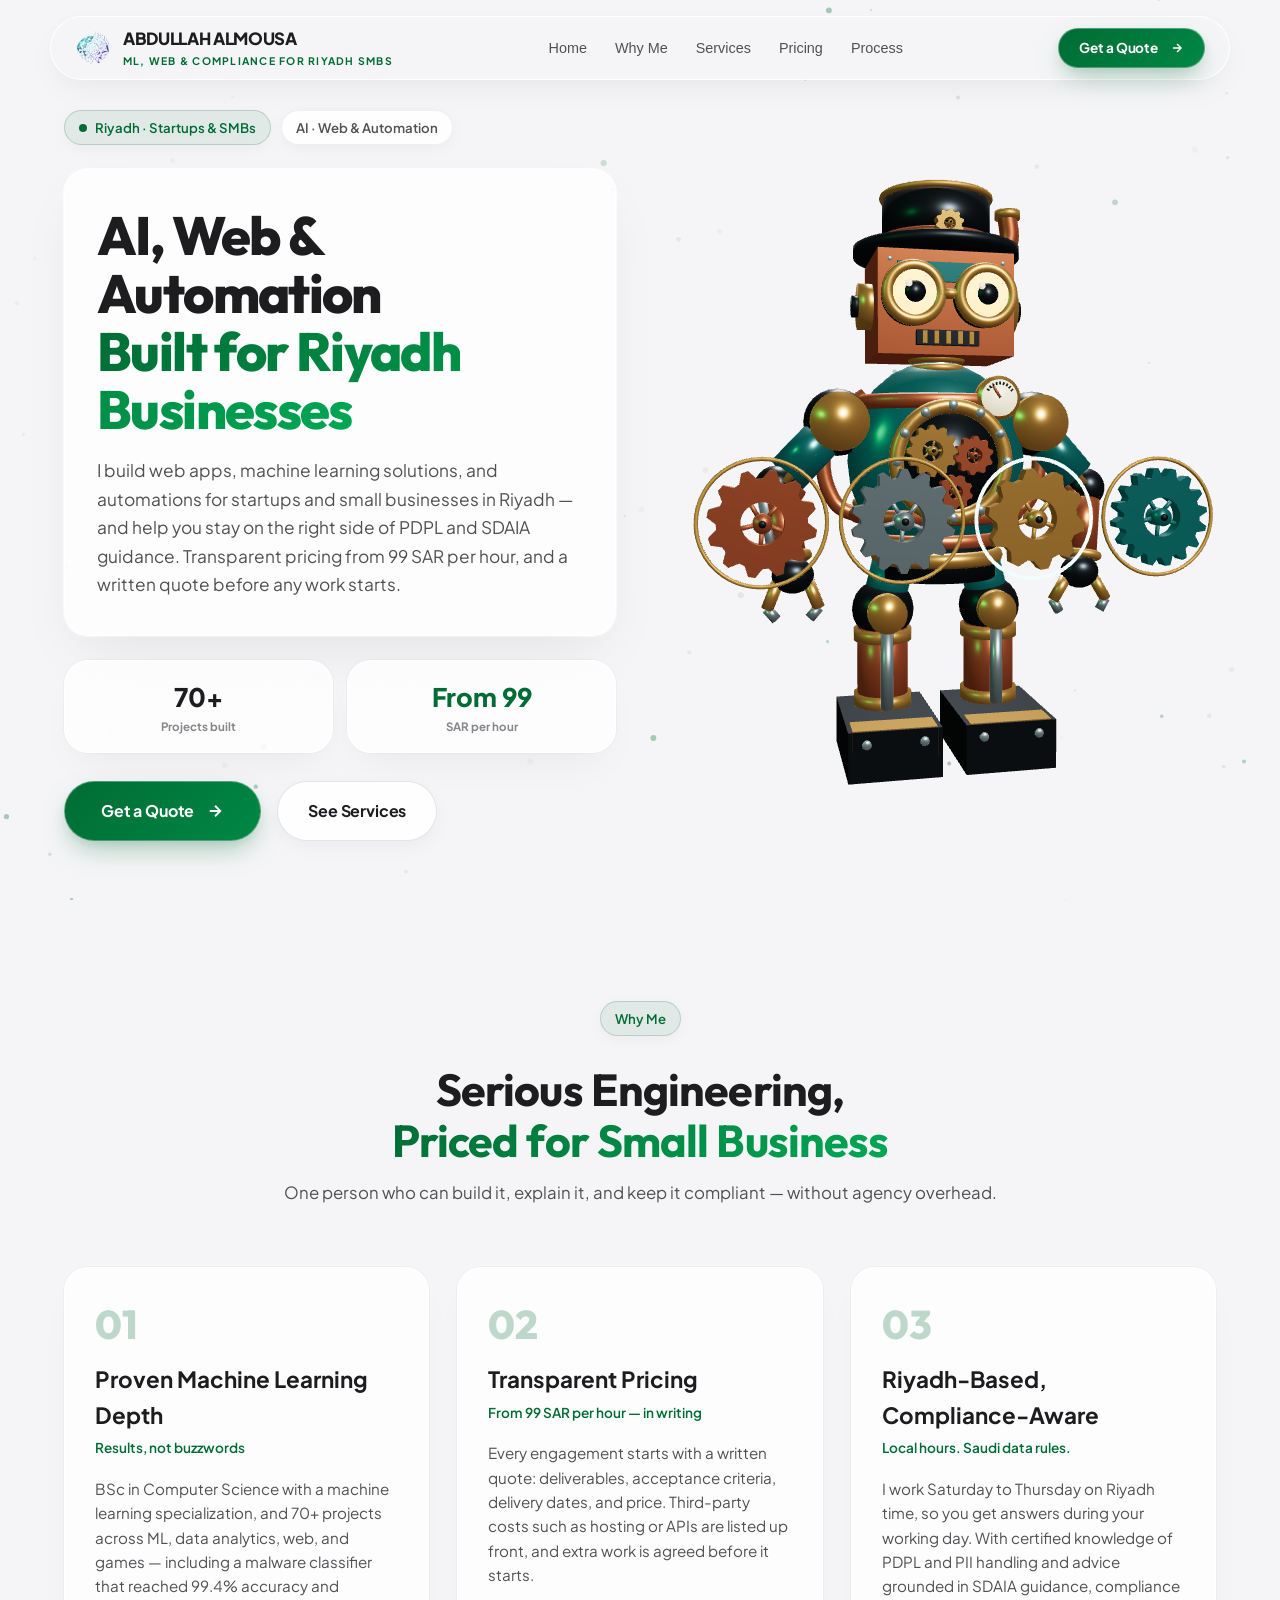
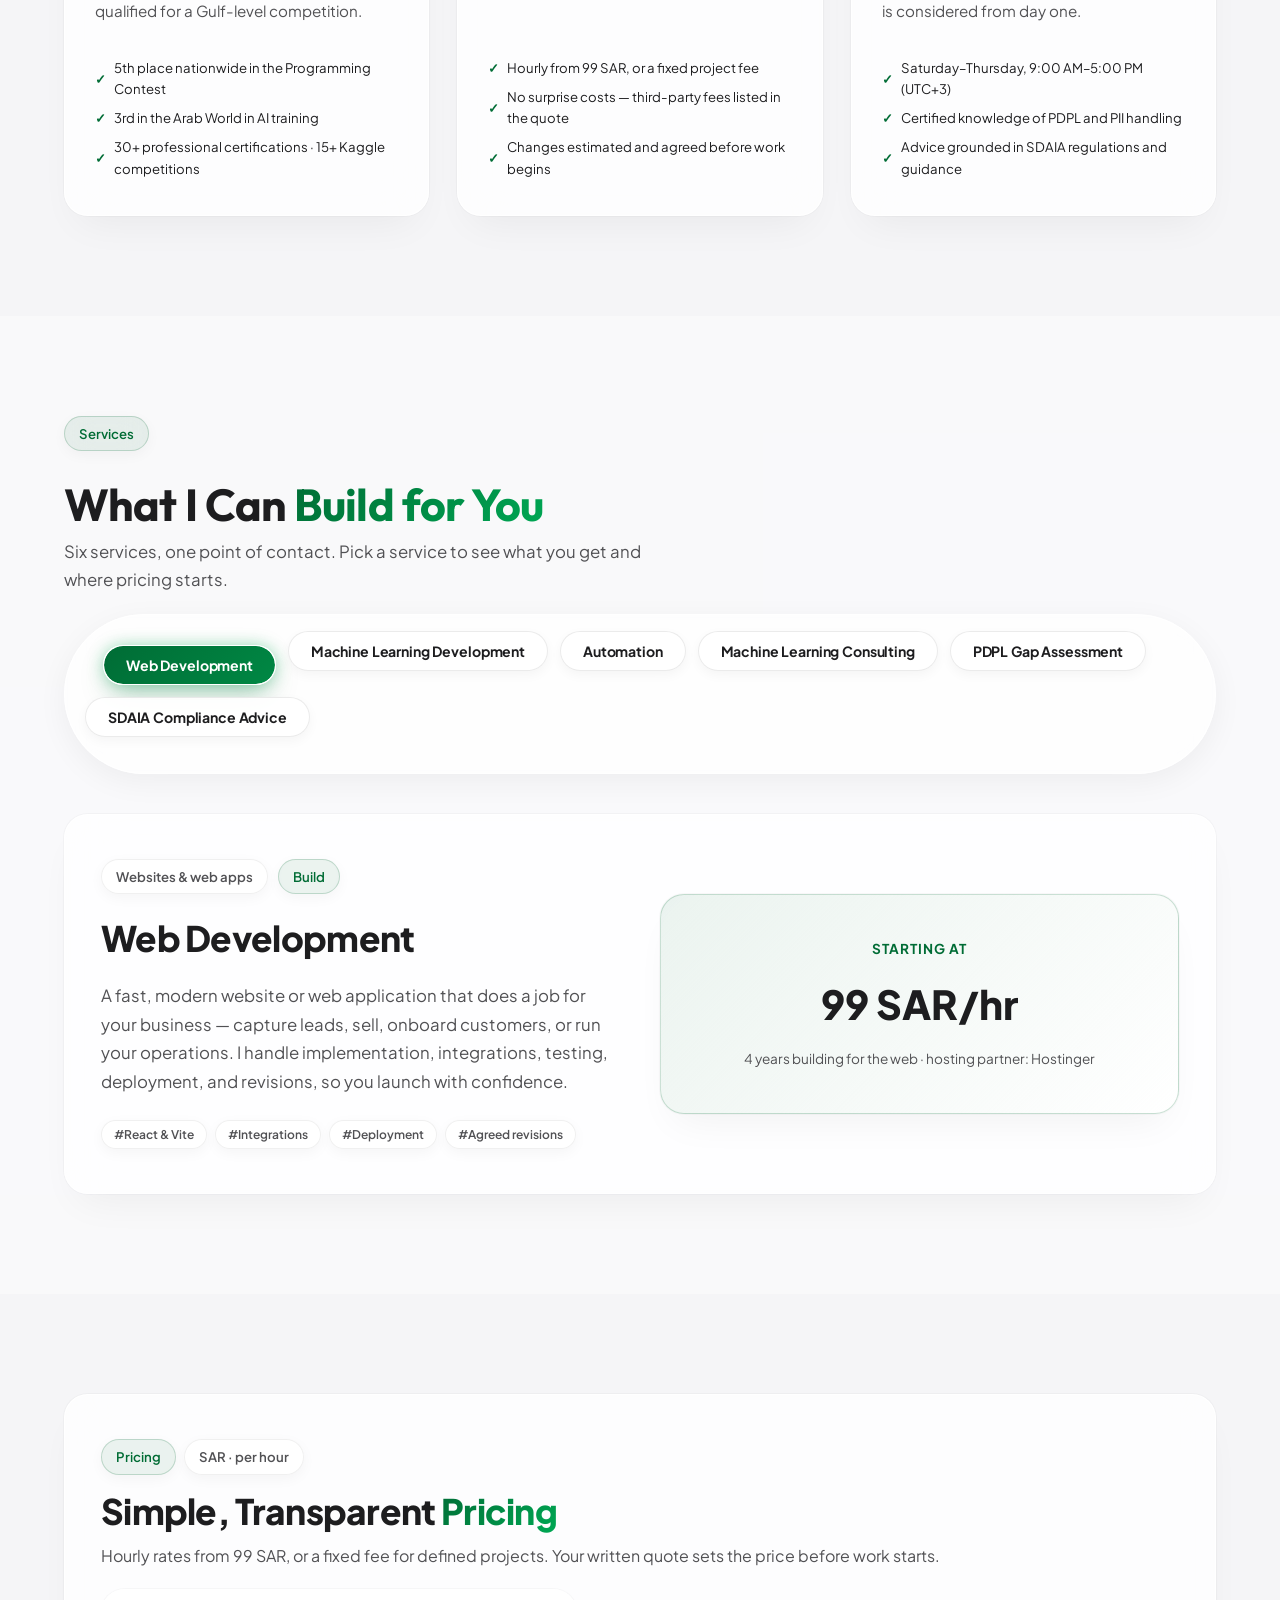
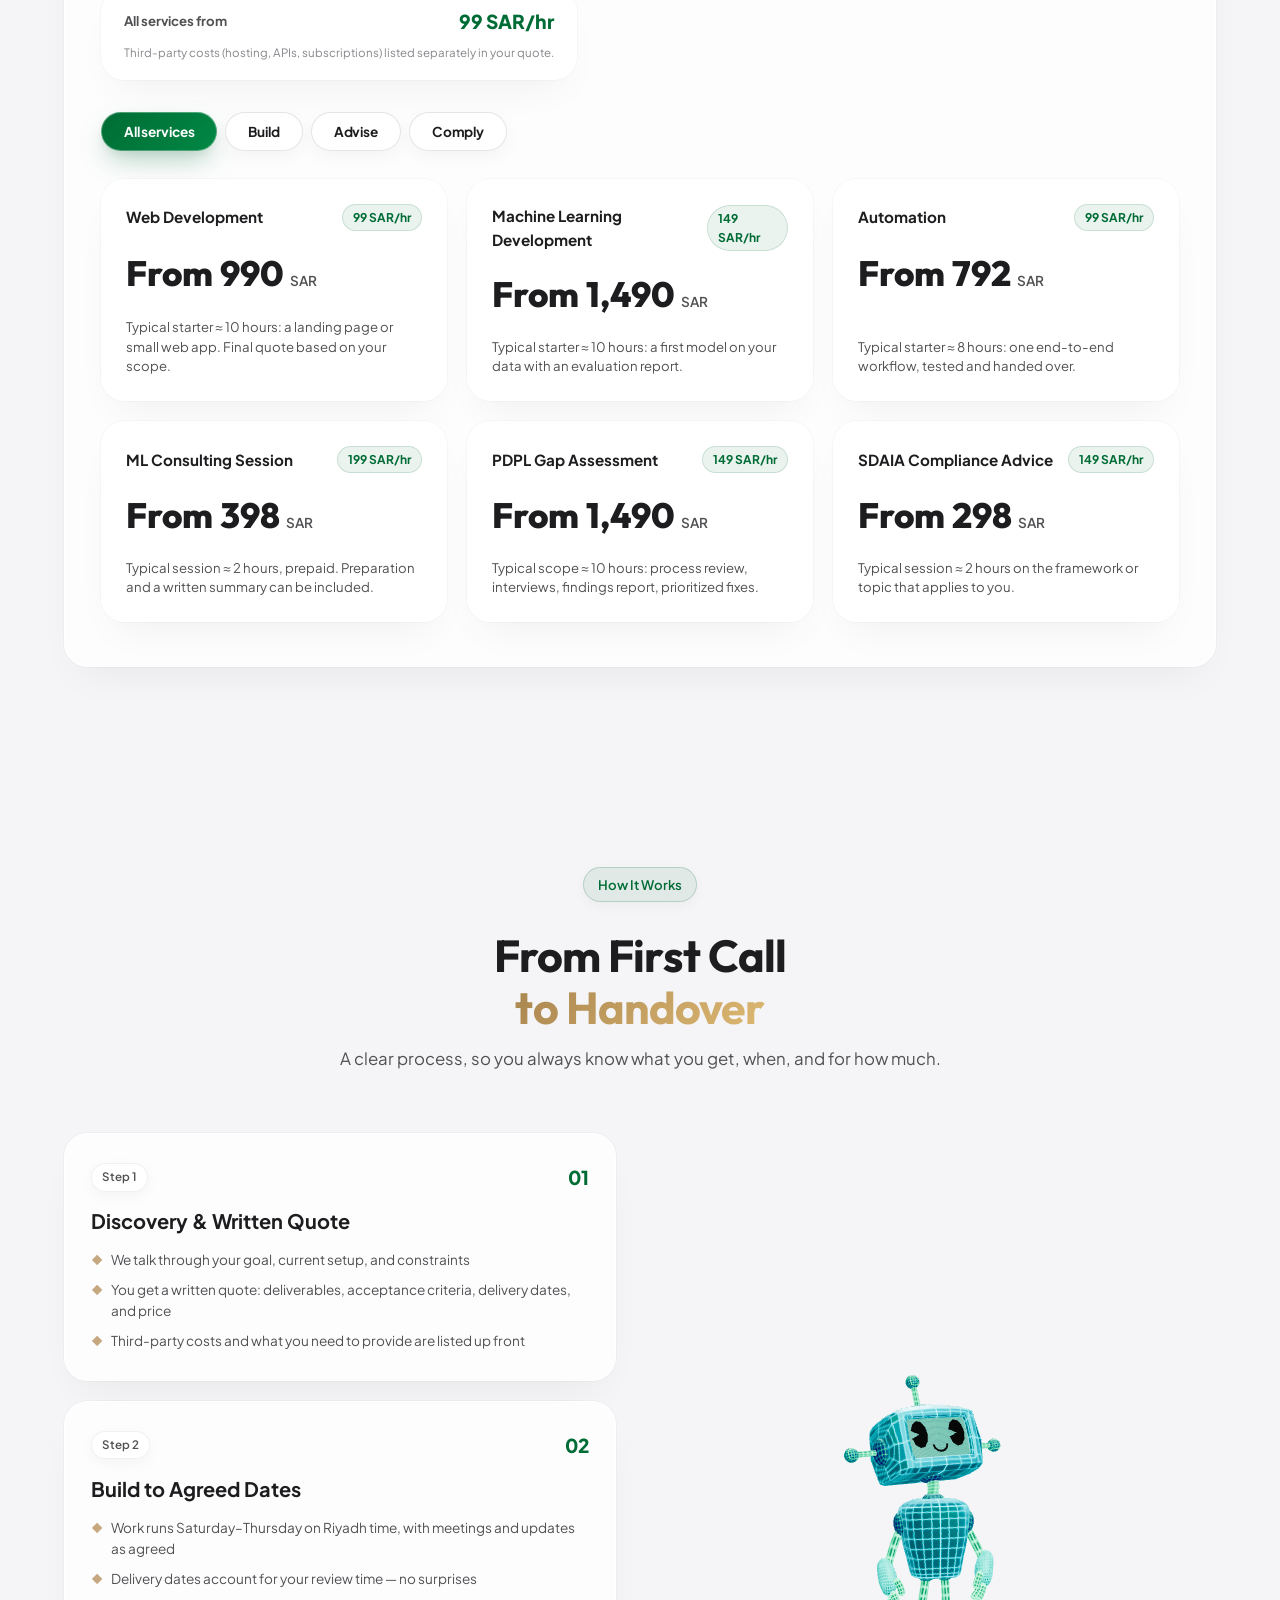
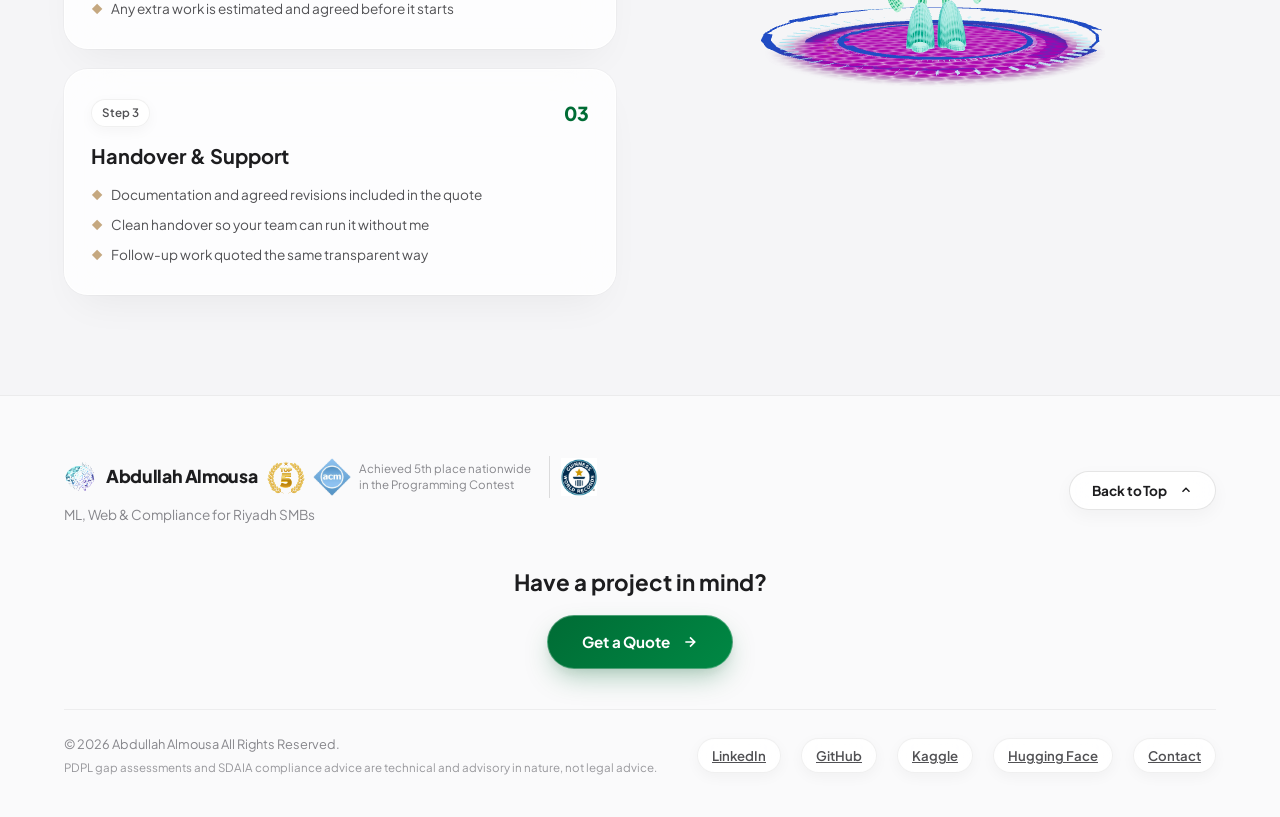
==== commit b8c1ff4e: "Huge update change on the design on the template add new sections and badges" ====
--- a/index.html
+++ b/index.html
@@ -1,21 +1,21 @@
-<!doctype html>
+<!DOCTYPE html>
 <html lang="en">
   <head>
     <meta charset="UTF-8" />
-    <link rel="icon" type="image/png" href="/logo.png" />
     <meta name="viewport" content="width=device-width, initial-scale=1.0" />
-    <meta name="description" content="Abdullah Almousa — Machine Learning specialist in Riyadh, Saudi Arabia. Custom ML models, data analytics, AI product development, recommender systems, computer vision, NLP, deep learning, predictive analytics, MLOps, and model deployment for businesses in Saudi Arabia and the GCC." />
-    <meta name="keywords" content="machine learning, ML, artificial intelligence, AI, data science, data analytics, deep learning, neural networks, NLP, natural language processing, computer vision, recommender systems, predictive analytics, model deployment, MLOps, ML engineer, AI developer, data scientist, Saudi Arabia, Riyadh, GCC, Android malware detection, fraud detection, chatbot, LLM, fine-tuning, model training, Python, TensorFlow, PyTorch, scikit-learn, Abdullah Almousa" />
-    <meta property="og:title" content="Abdullah Almousa — Machine Learning Specialist in Riyadh" />
-    <meta property="og:description" content="Custom ML models, data analytics, AI product development, deep learning, NLP, computer vision, recommender systems, and MLOps for businesses in Saudi Arabia and the GCC." />
-    <meta property="og:type" content="website" />
-    <meta property="og:url" content="https://modelai.website" />
-    <meta name="robots" content="index, follow" />
-    <title>Abdullah Almousa — Machine Learning Specialist in Riyadh, Saudi Arabia</title>
-    <script type="module" crossorigin src="/assets/index-CaEkn5NC.js"></script>
-    <link rel="stylesheet" crossorigin href="/assets/index-Gx2Am-nM.css">
+    <meta name="theme-color" content="#f5f5f7" />
+    <link rel="icon" type="image/png" href="./assets/logo-DHWenbFz.png" />
+    <title>Abdullah Almousa | AI, Web & Automation Services in Riyadh</title>
+    <meta name="description" content="Freelance AI, web development, and automation for startups and small businesses in Riyadh. Transparent pricing from 99 SAR per hour, written quote before work starts." />
+    
+    <!-- Google Fonts: Plus Jakarta Sans & Outfit -->
+    <link rel="preconnect" href="https://fonts.googleapis.com" />
+    <link rel="preconnect" href="https://fonts.gstatic.com" crossorigin />
+    <link href="https://fonts.googleapis.com/css2?family=Outfit:wght@300;400;500;600;700;800&family=Plus+Jakarta+Sans:wght@300;400;500;600;700;800&display=swap" rel="stylesheet" />
+    <script type="module" crossorigin src="./assets/index-B0xnr9YO.js"></script>
+    <link rel="stylesheet" crossorigin href="./assets/index-C8aeYNMk.css">
   </head>
   <body>
     <div id="root"></div>
   </body>
-</html>+</html>
--- a/assets/index-C8aeYNMk.css
+++ b/assets/index-C8aeYNMk.css
@@ -0,0 +1 @@
+:root{--bg-primary: #f5f5f7;--text-primary: #1d1d1f;--text-secondary: #515154;--text-tertiary: #86868b;--text-inverse: #ffffff;--accent-primary: #006C35;--accent-primary-subtle: rgba(0, 108, 53, .08);--accent-primary-glow: rgba(0, 108, 53, .35);--accent-primary-vibrant: #00a854;--accent-secondary: #c5a880;--glass-bg: rgba(255, 255, 255, .76);--glass-bg-hover: rgba(255, 255, 255, .92);--glass-border: rgba(255, 255, 255, .9);--glass-border-glow: rgba(0, 108, 53, .25);--glass-shadow: 0 20px 40px -15px rgba(0, 0, 0, .06), 0 0 1px 1px rgba(0, 0, 0, .03);--glass-shadow-hover: 0 35px 70px -15px rgba(0, 0, 0, .12), 0 0 1px 1px rgba(0, 0, 0, .06);--radius-lg: 24px;--radius-full: 9999px;--font-main: "Plus Jakarta Sans", -apple-system, BlinkMacSystemFont, "Segoe UI", Roboto, sans-serif;--font-display: "Outfit", "Plus Jakarta Sans", sans-serif;--transition-smooth: all .35s cubic-bezier(.16, 1, .3, 1);--transition-spring: all .5s cubic-bezier(.34, 1.56, .64, 1)}*,*:before,*:after{box-sizing:border-box;margin:0;padding:0;-webkit-font-smoothing:antialiased;-moz-osx-font-smoothing:grayscale}html,body,*{scrollbar-width:none!important;-ms-overflow-style:none!important}::-webkit-scrollbar{display:none!important;width:0!important;height:0!important}html{font-size:16px;scroll-behavior:smooth;background-color:var(--bg-primary);color:var(--text-primary)}body{font-family:var(--font-main);background-color:var(--bg-primary);color:var(--text-primary);min-height:100vh;line-height:1.6;overflow-x:hidden;position:relative}.glass-card{background:var(--glass-bg);backdrop-filter:blur(28px) saturate(190%);-webkit-backdrop-filter:blur(28px) saturate(190%);border:1px solid var(--glass-border);box-shadow:var(--glass-shadow);border-radius:var(--radius-lg);transition:var(--transition-smooth)}.glass-card:hover{background:var(--glass-bg-hover);box-shadow:var(--glass-shadow-hover);border-color:var(--glass-border-glow);transform:translateY(-6px) scale(1.01)}@keyframes floatSlow{0%,to{transform:translateY(0) rotate(0)}50%{transform:translateY(-12px) rotate(.4deg)}}@keyframes floatMedium{0%,to{transform:translateY(0) rotate(0)}50%{transform:translateY(-16px) rotate(-.5deg)}}@keyframes floatReverse{0%,to{transform:translateY(0)}50%{transform:translateY(10px)}}.floating-box-1{animation:floatSlow 6s ease-in-out infinite}.floating-box-2{animation:floatMedium 5s ease-in-out infinite .8s}.floating-box-3{animation:floatReverse 7s ease-in-out infinite 1.5s}.glass-pill{display:inline-flex;align-items:center;gap:8px;padding:6px 14px;background:#ffffffd9;backdrop-filter:blur(14px);-webkit-backdrop-filter:blur(14px);border:1px solid rgba(0,0,0,.06);border-radius:var(--radius-full);font-size:.825rem;font-weight:600;color:var(--text-secondary);box-shadow:0 4px 14px #0000000a}.glass-pill.emerald{background:var(--accent-primary-subtle);border-color:#006c3533;color:var(--accent-primary)}.glass-nav{position:fixed;top:16px;left:50%;transform:translate(-50%);width:calc(100% - 32px);max-width:1180px;height:64px;background:#f5f5f7c7;backdrop-filter:blur(28px) saturate(190%);-webkit-backdrop-filter:blur(28px) saturate(190%);border:1px solid rgba(255,255,255,.9);box-shadow:0 12px 35px -10px #00000014,0 0 1px #0000000a;border-radius:var(--radius-full);z-index:100;display:flex;align-items:center;justify-content:space-between;padding:0 24px;transition:var(--transition-smooth)}.btn{display:inline-flex;align-items:center;justify-content:center;gap:12px;padding:14px 30px;font-family:var(--font-main);font-size:.95rem;font-weight:700;letter-spacing:-.01em;border-radius:var(--radius-full);border:none;cursor:pointer;position:relative;overflow:hidden;transition:var(--transition-spring);text-decoration:none;-webkit-user-select:none;user-select:none}.btn-primary{background:linear-gradient(135deg,var(--accent-primary) 0%,#008844 100%);color:var(--text-inverse);box-shadow:0 12px 28px -6px var(--accent-primary-glow),0 4px 10px #0000000d;border:1px solid rgba(255,255,255,.3)}.btn-primary:before{content:"";position:absolute;top:0;left:-120%;width:100%;height:100%;background:linear-gradient(90deg,transparent 0%,rgba(255,255,255,.35) 50%,transparent 100%);transform:skew(-25deg);animation:shimmerSweep 3.5s infinite ease-in-out}@keyframes shimmerSweep{0%{left:-120%}35%{left:140%}to{left:140%}}.btn-primary:hover{background:linear-gradient(135deg,#007a3c 0%,var(--accent-primary-vibrant) 100%);transform:translateY(-4px) scale(1.03);box-shadow:0 18px 36px -6px var(--accent-primary-glow),0 0 20px #00a85466}.btn-primary:active{transform:translateY(-1px) scale(.98);box-shadow:0 6px 14px -4px var(--accent-primary-glow)}.btn-secondary{background:#ffffffd9;color:var(--text-primary);border:1px solid rgba(0,0,0,.1);box-shadow:0 6px 18px #0000000a;-webkit-backdrop-filter:blur(12px);backdrop-filter:blur(12px)}.btn-secondary:hover{background:#fff;border-color:#006c354d;color:var(--accent-primary);transform:translateY(-4px) scale(1.03);box-shadow:0 14px 28px #00000014,0 0 12px #006c3526}.btn-secondary:active{transform:translateY(-1px) scale(.98)}@keyframes auraPulse{0%,to{box-shadow:0 0 0 0 var(--accent-primary-glow)}50%{box-shadow:0 0 0 10px #006c3500}}.pulse-aura{animation:auraPulse 2.5s infinite}.container{width:100%;max-width:1200px;margin:0 auto;padding:0 24px}.section-padding{padding:100px 0}.heading-display{font-family:var(--font-display);font-size:clamp(2.5rem,5vw,4.4rem);font-weight:800;line-height:1.08;letter-spacing:-.03em;color:var(--text-primary)}.heading-section{font-family:var(--font-display);font-size:clamp(2rem,3.5vw,2.8rem);font-weight:700;line-height:1.15;letter-spacing:-.02em;color:var(--text-primary)}.text-gradient-primary{background:linear-gradient(135deg,var(--accent-primary) 0%,var(--accent-primary-vibrant) 100%);-webkit-background-clip:text;-webkit-text-fill-color:transparent}.text-gradient-secondary{background:linear-gradient(135deg,#a8844f,#dfba73);-webkit-background-clip:text;-webkit-text-fill-color:transparent}.text-muted{color:var(--text-secondary);font-size:1.05rem;line-height:1.65}@media(max-width:768px){.section-padding{padding:60px 0}.glass-nav{top:10px;height:58px;padding:0 16px}.nav-links{display:none!important}}@media(max-width:520px){.nav-action{display:none}}.showcase-tab-btn{--tab-tx: 0px;--tab-ty: 0px;--tab-scale: 1;display:inline-flex;align-items:flex-start;padding:0 0 14px;border:none;background:none;cursor:pointer;-webkit-user-select:none;user-select:none;-webkit-tap-highlight-color:transparent}.showcase-tab-btn .btn-shell{display:inline-flex;align-items:center;justify-content:center;padding:10px 22px;font-family:var(--font-main);font-size:.88rem;font-weight:700;letter-spacing:-.01em;border-radius:var(--radius-full);border:1px solid rgba(0,0,0,.08);background:#ffffffe6;color:var(--text-primary);position:relative;overflow:hidden;box-shadow:0 4px 12px #0000000a;z-index:1;transform:translate(var(--tab-tx),var(--tab-ty)) scale(var(--tab-scale));transition:transform .35s cubic-bezier(.34,1.56,.64,1),box-shadow .35s ease,border-color .35s ease}.showcase-tab-btn .btn-label{position:relative;z-index:3;transition:color .3s ease}.showcase-tab-btn .btn-shell:before{content:"";position:absolute;top:0;right:0;bottom:0;left:0;background:linear-gradient(135deg,var(--accent-primary) 0%,#008844 100%);border-radius:inherit;z-index:1;pointer-events:none;transition:transform .4s cubic-bezier(.2,.9,.3,1),opacity .3s ease}.showcase-tab-btn .btn-shell:after{content:"";position:absolute;top:0;left:-120%;width:100%;height:100%;background:linear-gradient(90deg,transparent 0%,rgba(255,255,255,.3) 50%,transparent 100%);transform:skew(-25deg);z-index:2;pointer-events:none}.showcase-tab-btn:hover .btn-shell:after,.showcase-tab-btn.is-active .btn-shell:after{animation:shimmerSweep 3s infinite ease-in-out}.showcase-tab-btn.eat-top .btn-shell:before{transform:translateY(-102%)}.showcase-tab-btn.eat-top:hover .btn-shell:before,.showcase-tab-btn.eat-top.is-active .btn-shell:before{transform:translateY(0)}.showcase-tab-btn.eat-top:hover,.showcase-tab-btn.eat-top.is-active{--tab-ty: 14px}.showcase-tab-btn.eat-left{padding-right:18px}.showcase-tab-btn.eat-left .btn-shell:before{transform:translate(-102%)}.showcase-tab-btn.eat-left:hover .btn-shell:before,.showcase-tab-btn.eat-left.is-active .btn-shell:before{transform:translate(0)}.showcase-tab-btn.eat-left:hover,.showcase-tab-btn.eat-left.is-active{--tab-ty: 14px;--tab-tx: 18px}.showcase-tab-btn.eat-right{padding-right:18px}.showcase-tab-btn.eat-right .btn-shell:before{transform:translate(102%)}.showcase-tab-btn.eat-right:hover .btn-shell:before,.showcase-tab-btn.eat-right.is-active .btn-shell:before{transform:translate(0)}.showcase-tab-btn.eat-right:hover,.showcase-tab-btn.eat-right.is-active{--tab-ty: 14px}.showcase-tab-btn:hover .btn-shell,.showcase-tab-btn.is-active .btn-shell{border-color:#fff6;box-shadow:0 12px 28px -6px var(--accent-primary-glow),0 0 16px #00a85459}.showcase-tab-btn:hover .btn-label,.showcase-tab-btn.is-active .btn-label{color:#fff}.showcase-tab-btn:active{--tab-scale: .97}.preloader-overlay{opacity:1;pointer-events:all}.preloader-exit{opacity:0!important;transform:scale(1.04)!important;filter:blur(10px)!important;pointer-events:none!important}@keyframes preloaderPulse{0%,to{transform:translate(-50%,-50%) scale(1);opacity:.6}50%{transform:translate(-50%,-50%) scale(1.15);opacity:.9}}@keyframes preloaderIconFloat{0%,to{transform:translateY(0) rotate(0)}50%{transform:translateY(-6px) rotate(3deg)}}@keyframes spin{0%{transform:rotate(0)}to{transform:rotate(360deg)}}
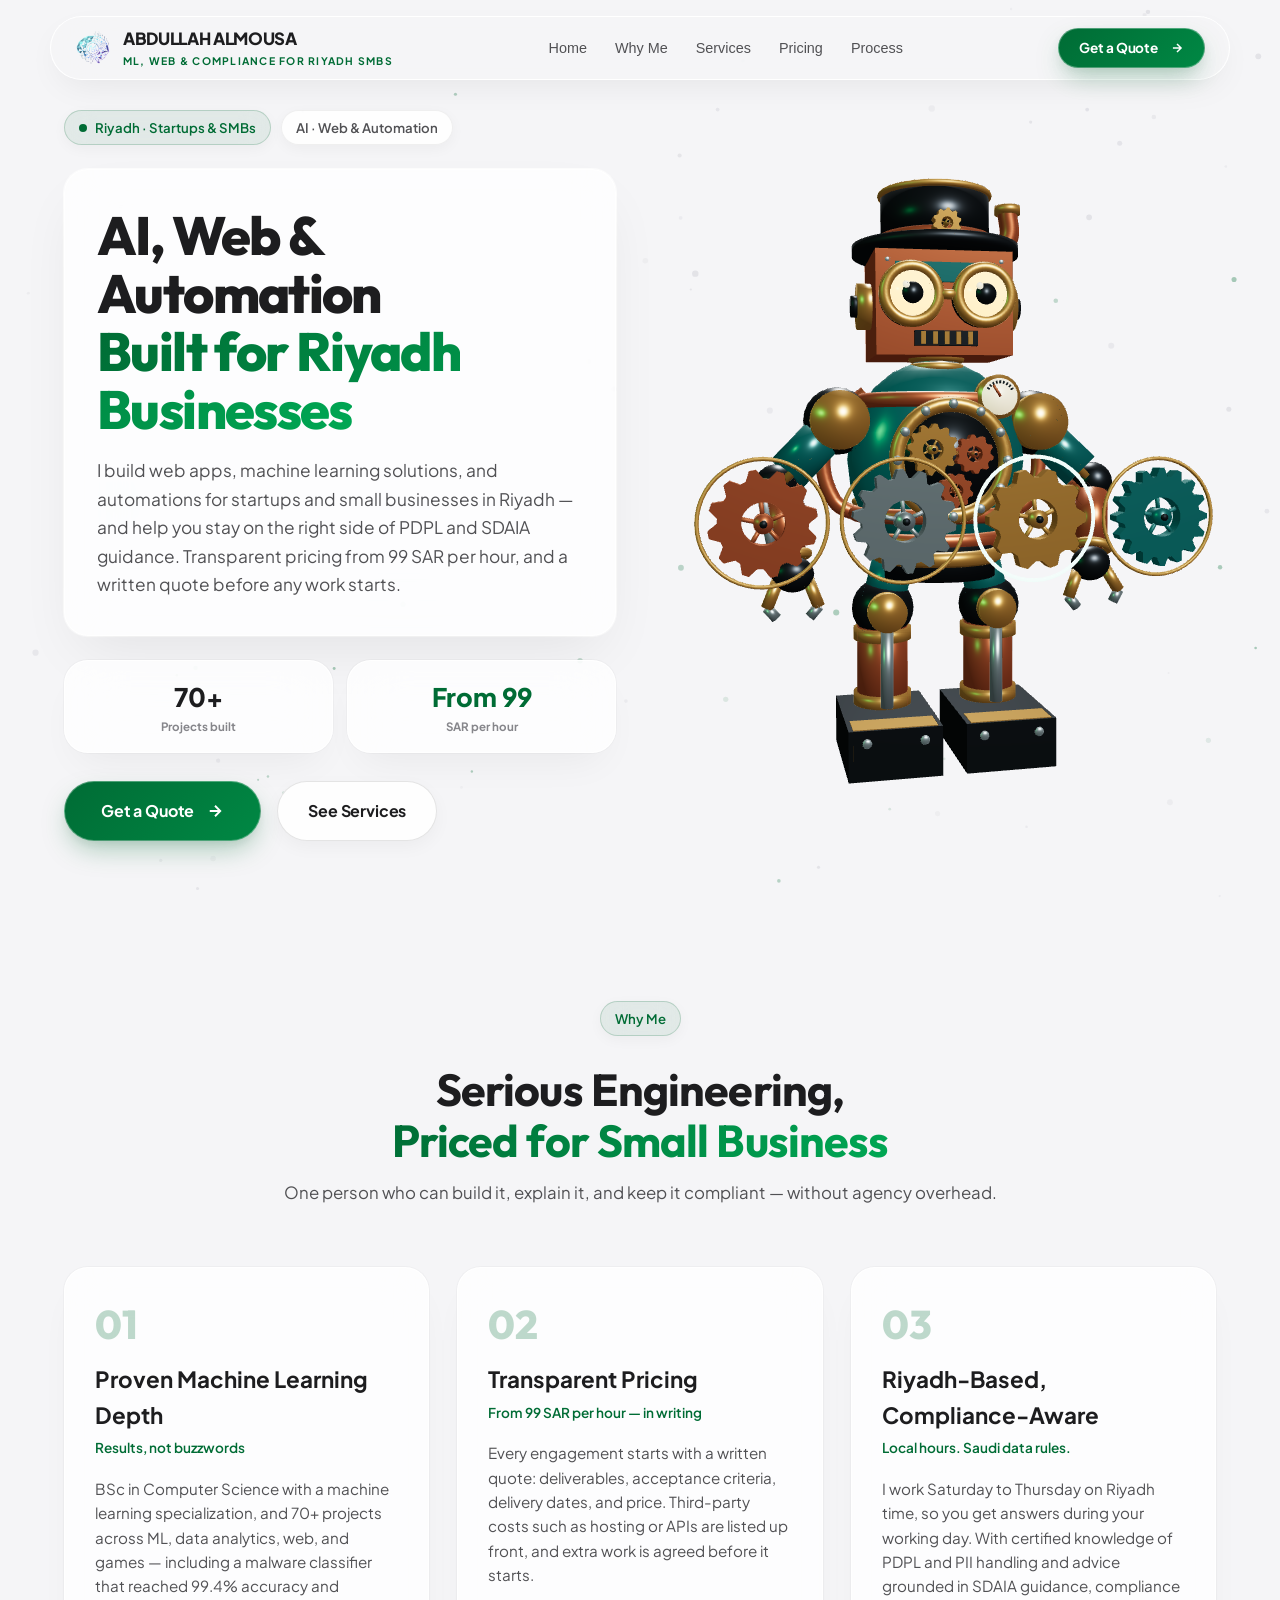
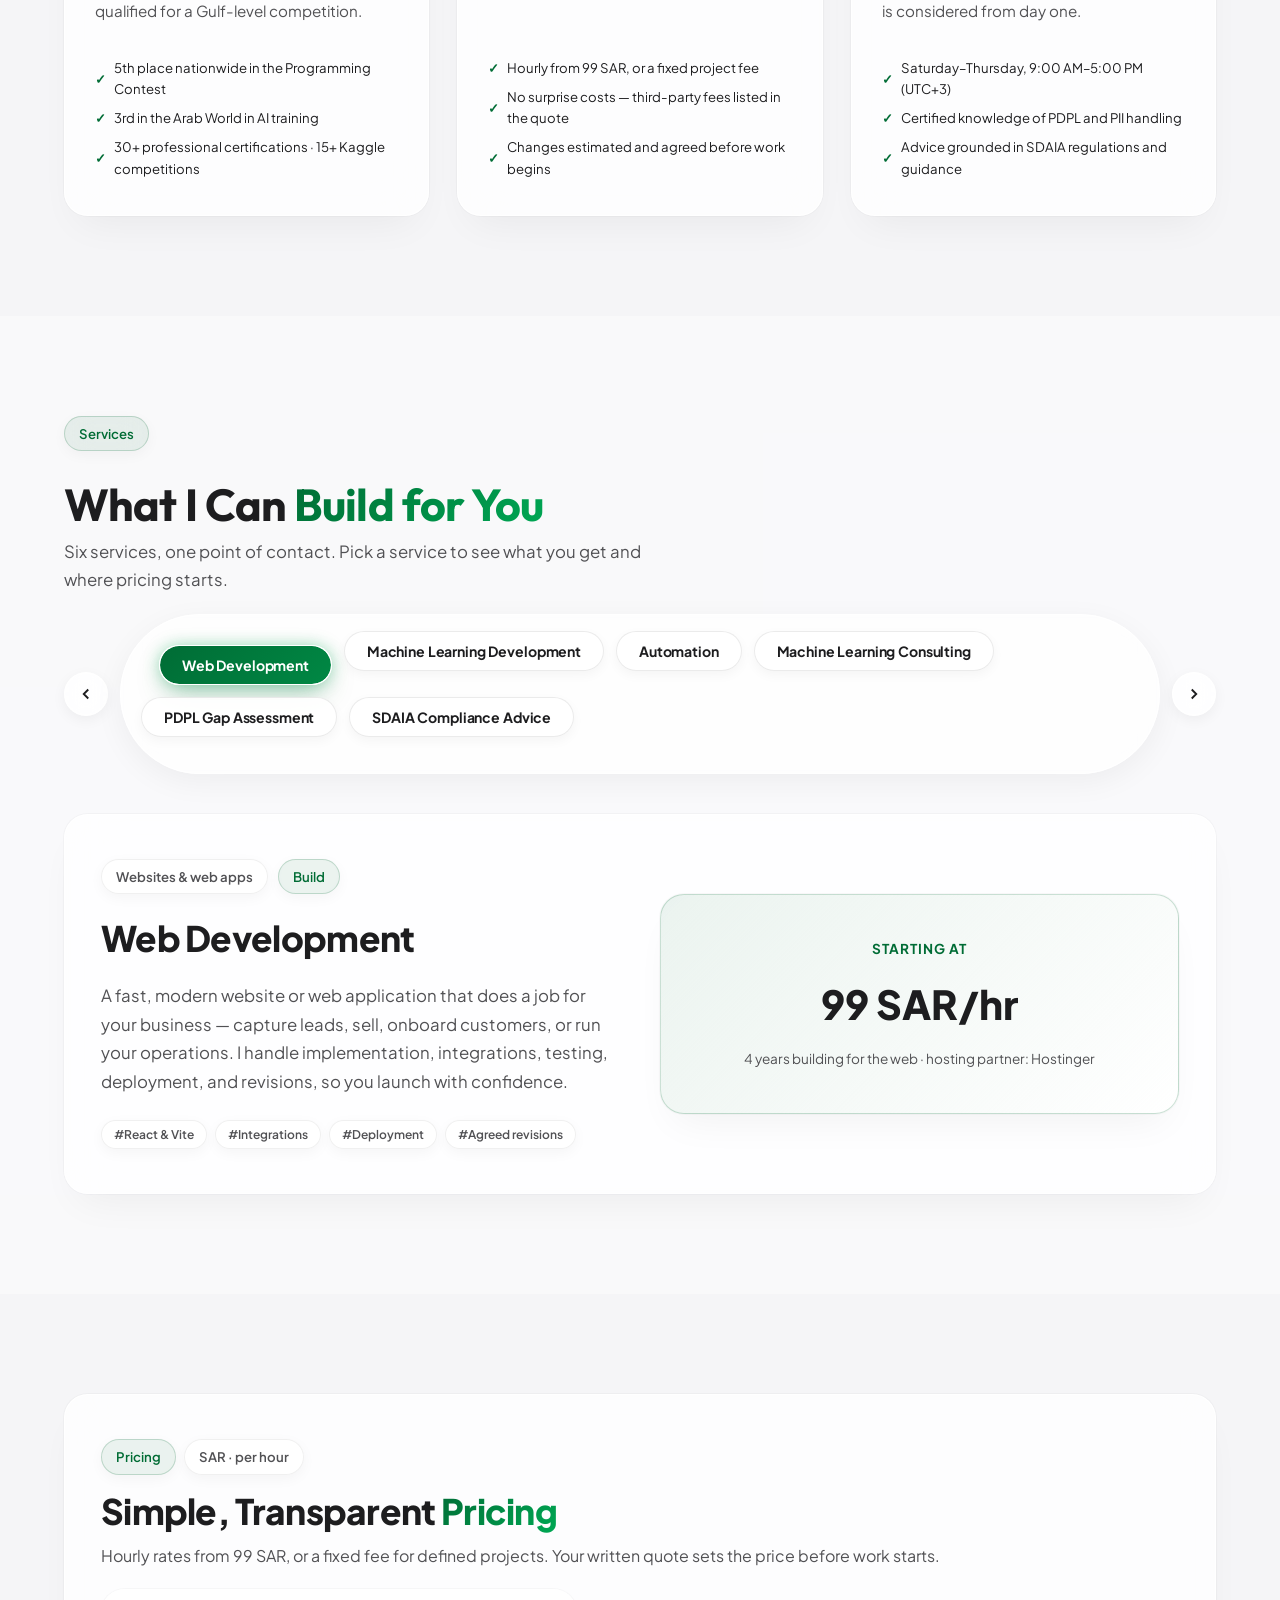
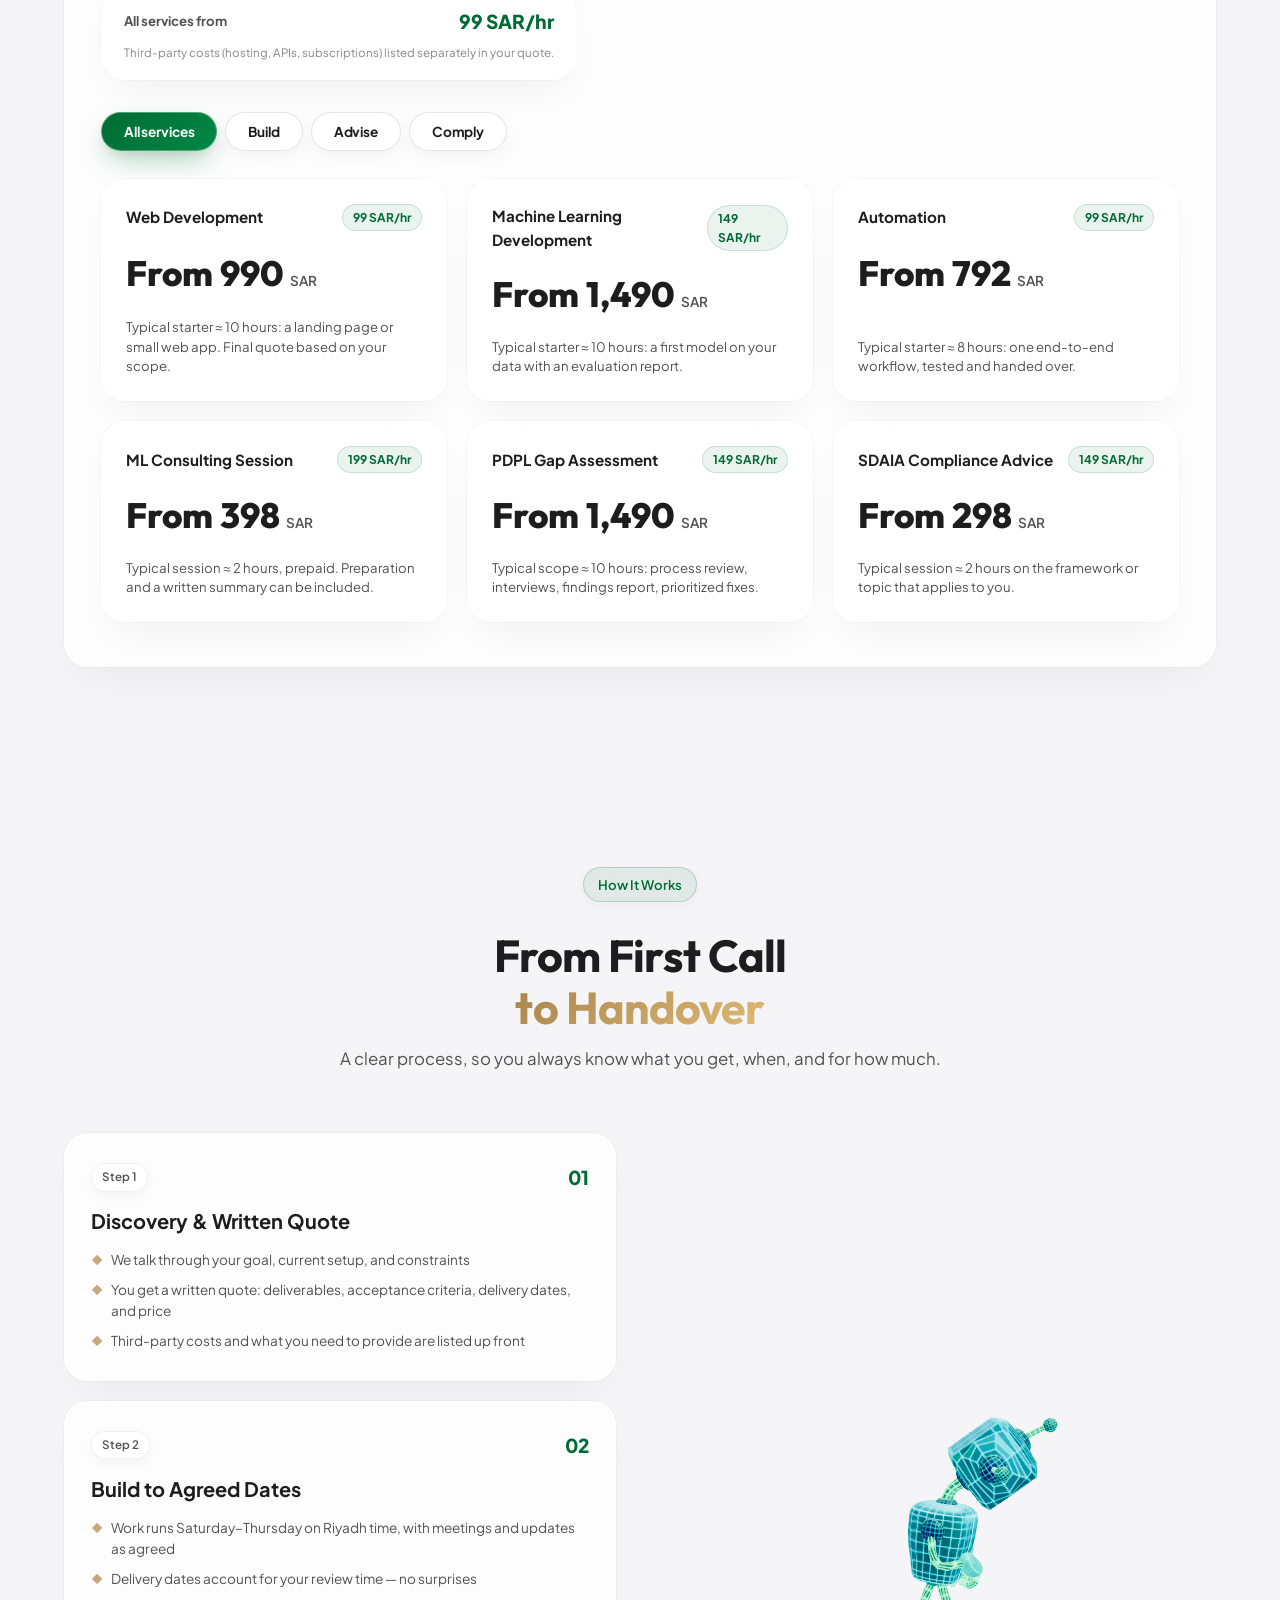
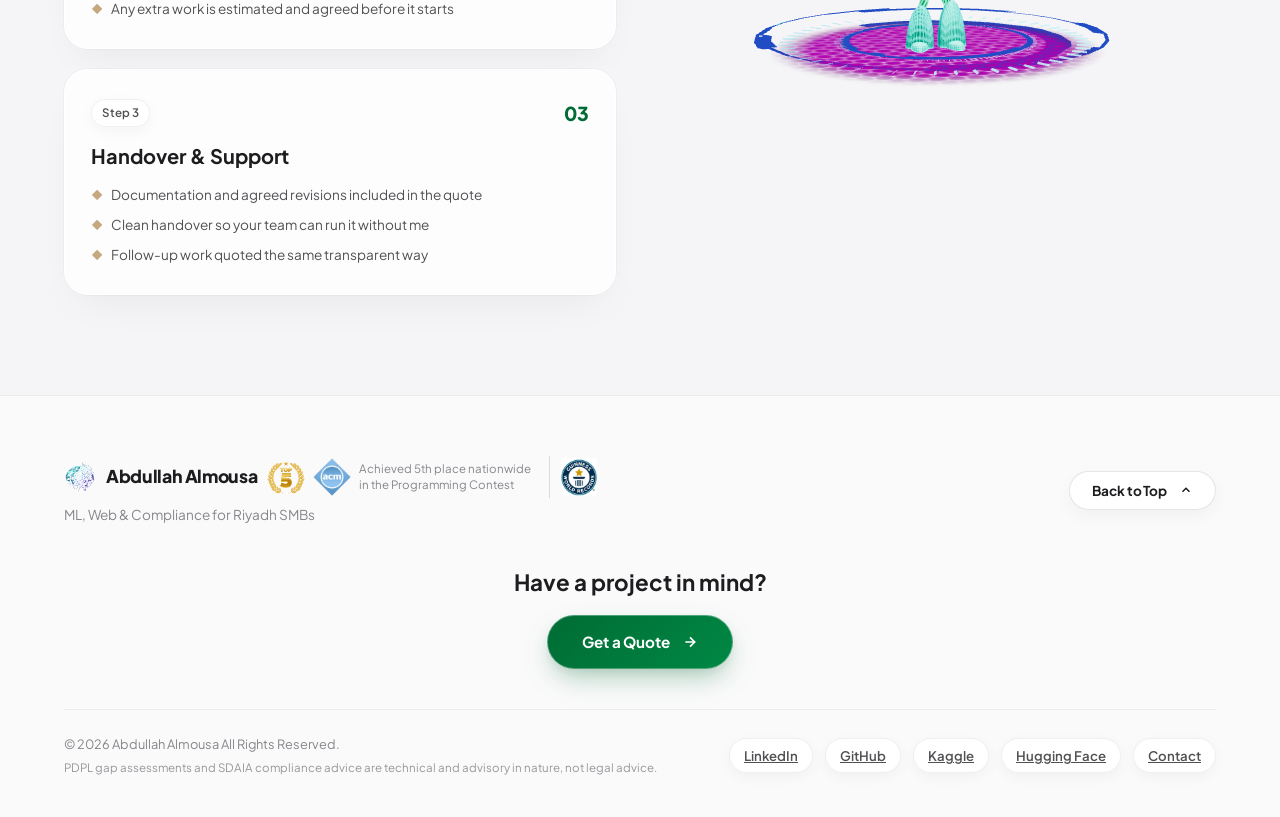
==== commit 6b663925: "update fix 1.0.2 fix issue for phone view add new feature for services 2 buttons to move forward and" ====
--- a/index.html
+++ b/index.html
@@ -12,8 +12,8 @@
     <link rel="preconnect" href="https://fonts.googleapis.com" />
     <link rel="preconnect" href="https://fonts.gstatic.com" crossorigin />
     <link href="https://fonts.googleapis.com/css2?family=Outfit:wght@300;400;500;600;700;800&family=Plus+Jakarta+Sans:wght@300;400;500;600;700;800&display=swap" rel="stylesheet" />
-    <script type="module" crossorigin src="./assets/index-B0xnr9YO.js"></script>
-    <link rel="stylesheet" crossorigin href="./assets/index-C8aeYNMk.css">
+    <script type="module" crossorigin src="./assets/index-CaRJ4_Bm.js"></script>
+    <link rel="stylesheet" crossorigin href="./assets/index-ww7NXASJ.css">
   </head>
   <body>
     <div id="root"></div>
--- a/assets/index-ww7NXASJ.css
+++ b/assets/index-ww7NXASJ.css
@@ -0,0 +1 @@
+:root{--bg-primary: #f5f5f7;--text-primary: #1d1d1f;--text-secondary: #515154;--text-tertiary: #86868b;--text-inverse: #ffffff;--accent-primary: #006C35;--accent-primary-subtle: rgba(0, 108, 53, .08);--accent-primary-glow: rgba(0, 108, 53, .35);--accent-primary-vibrant: #00a854;--accent-secondary: #c5a880;--glass-bg: rgba(255, 255, 255, .76);--glass-bg-hover: rgba(255, 255, 255, .92);--glass-border: rgba(255, 255, 255, .9);--glass-border-glow: rgba(0, 108, 53, .25);--glass-shadow: 0 20px 40px -15px rgba(0, 0, 0, .06), 0 0 1px 1px rgba(0, 0, 0, .03);--glass-shadow-hover: 0 35px 70px -15px rgba(0, 0, 0, .12), 0 0 1px 1px rgba(0, 0, 0, .06);--radius-lg: 24px;--radius-full: 9999px;--font-main: "Plus Jakarta Sans", -apple-system, BlinkMacSystemFont, "Segoe UI", Roboto, sans-serif;--font-display: "Outfit", "Plus Jakarta Sans", sans-serif;--transition-smooth: all .35s cubic-bezier(.16, 1, .3, 1);--transition-spring: all .5s cubic-bezier(.34, 1.56, .64, 1)}*,*:before,*:after{box-sizing:border-box;margin:0;padding:0;-webkit-font-smoothing:antialiased;-moz-osx-font-smoothing:grayscale}html,body,*{scrollbar-width:none!important;-ms-overflow-style:none!important}::-webkit-scrollbar{display:none!important;width:0!important;height:0!important}html{font-size:16px;scroll-behavior:smooth;background-color:var(--bg-primary);color:var(--text-primary)}body{font-family:var(--font-main);background-color:var(--bg-primary);color:var(--text-primary);min-height:100vh;line-height:1.6;overflow-x:hidden;position:relative}.glass-card{background:var(--glass-bg);backdrop-filter:blur(28px) saturate(190%);-webkit-backdrop-filter:blur(28px) saturate(190%);border:1px solid var(--glass-border);box-shadow:var(--glass-shadow);border-radius:var(--radius-lg);transition:var(--transition-smooth)}.glass-card:hover{background:var(--glass-bg-hover);box-shadow:var(--glass-shadow-hover);border-color:var(--glass-border-glow);transform:translateY(-6px) scale(1.01)}@keyframes floatSlow{0%,to{transform:translateY(0) rotate(0)}50%{transform:translateY(-12px) rotate(.4deg)}}@keyframes floatMedium{0%,to{transform:translateY(0) rotate(0)}50%{transform:translateY(-16px) rotate(-.5deg)}}@keyframes floatReverse{0%,to{transform:translateY(0)}50%{transform:translateY(10px)}}.floating-box-1{animation:floatSlow 6s ease-in-out infinite}.floating-box-2{animation:floatMedium 5s ease-in-out infinite .8s}.floating-box-3{animation:floatReverse 7s ease-in-out infinite 1.5s}.glass-pill{display:inline-flex;align-items:center;gap:8px;padding:6px 14px;background:#ffffffd9;backdrop-filter:blur(14px);-webkit-backdrop-filter:blur(14px);border:1px solid rgba(0,0,0,.06);border-radius:var(--radius-full);font-size:.825rem;font-weight:600;color:var(--text-secondary);box-shadow:0 4px 14px #0000000a}.glass-pill.emerald{background:var(--accent-primary-subtle);border-color:#006c3533;color:var(--accent-primary)}.glass-nav{position:fixed;top:16px;left:50%;transform:translate(-50%);width:calc(100% - 32px);max-width:1180px;height:64px;background:#f5f5f7c7;backdrop-filter:blur(28px) saturate(190%);-webkit-backdrop-filter:blur(28px) saturate(190%);border:1px solid rgba(255,255,255,.9);box-shadow:0 12px 35px -10px #00000014,0 0 1px #0000000a;border-radius:var(--radius-full);z-index:100;display:flex;align-items:center;justify-content:space-between;padding:0 24px;transition:var(--transition-smooth)}.btn{display:inline-flex;align-items:center;justify-content:center;gap:12px;padding:14px 30px;font-family:var(--font-main);font-size:.95rem;font-weight:700;letter-spacing:-.01em;border-radius:var(--radius-full);border:none;cursor:pointer;position:relative;overflow:hidden;transition:var(--transition-spring);text-decoration:none;-webkit-user-select:none;user-select:none}.btn-primary{background:linear-gradient(135deg,var(--accent-primary) 0%,#008844 100%);color:var(--text-inverse);box-shadow:0 12px 28px -6px var(--accent-primary-glow),0 4px 10px #0000000d;border:1px solid rgba(255,255,255,.3)}.btn-primary:before{content:"";position:absolute;top:0;left:-120%;width:100%;height:100%;background:linear-gradient(90deg,transparent 0%,rgba(255,255,255,.35) 50%,transparent 100%);transform:skew(-25deg);animation:shimmerSweep 3.5s infinite ease-in-out}@keyframes shimmerSweep{0%{left:-120%}35%{left:140%}to{left:140%}}.btn-primary:hover{background:linear-gradient(135deg,#007a3c 0%,var(--accent-primary-vibrant) 100%);transform:translateY(-4px) scale(1.03);box-shadow:0 18px 36px -6px var(--accent-primary-glow),0 0 20px #00a85466}.btn-primary:active{transform:translateY(-1px) scale(.98);box-shadow:0 6px 14px -4px var(--accent-primary-glow)}.btn-secondary{background:#ffffffd9;color:var(--text-primary);border:1px solid rgba(0,0,0,.1);box-shadow:0 6px 18px #0000000a;-webkit-backdrop-filter:blur(12px);backdrop-filter:blur(12px)}.btn-secondary:hover{background:#fff;border-color:#006c354d;color:var(--accent-primary);transform:translateY(-4px) scale(1.03);box-shadow:0 14px 28px #00000014,0 0 12px #006c3526}.btn-secondary:active{transform:translateY(-1px) scale(.98)}@keyframes auraPulse{0%,to{box-shadow:0 0 0 0 var(--accent-primary-glow)}50%{box-shadow:0 0 0 10px #006c3500}}.pulse-aura{animation:auraPulse 2.5s infinite}.container{width:100%;max-width:1200px;margin:0 auto;padding:0 24px}.section-padding{padding:100px 0}.heading-display{font-family:var(--font-display);font-size:clamp(2.5rem,5vw,4.4rem);font-weight:800;line-height:1.08;letter-spacing:-.03em;color:var(--text-primary)}.heading-section{font-family:var(--font-display);font-size:clamp(2rem,3.5vw,2.8rem);font-weight:700;line-height:1.15;letter-spacing:-.02em;color:var(--text-primary)}.text-gradient-primary{background:linear-gradient(135deg,var(--accent-primary) 0%,var(--accent-primary-vibrant) 100%);-webkit-background-clip:text;-webkit-text-fill-color:transparent}.text-gradient-secondary{background:linear-gradient(135deg,#a8844f,#dfba73);-webkit-background-clip:text;-webkit-text-fill-color:transparent}.text-muted{color:var(--text-secondary);font-size:1.05rem;line-height:1.65}@media(max-width:768px){.section-padding{padding:60px 0}.glass-nav{top:10px;height:58px;padding:0 16px}.nav-links{display:none!important}}@media(max-width:520px){.nav-action{display:none}}.showcase-header-row{display:flex;justify-content:space-between;align-items:flex-end;flex-wrap:wrap;gap:20px;margin-bottom:40px}.showcase-nav-wrapper{display:flex;align-items:center;gap:12px;max-width:100%}.showcase-tabs-wrapper{max-width:100%;position:relative;flex:1;min-width:0}.showcase-arrow-btn{width:44px;height:44px;min-width:44px;min-height:44px;border-radius:50%;border:1px solid rgba(255,255,255,.95);background:#ffffffd9;backdrop-filter:blur(16px);-webkit-backdrop-filter:blur(16px);box-shadow:0 4px 14px #0000000d;color:var(--text-primary);display:inline-flex;align-items:center;justify-content:center;cursor:pointer;flex-shrink:0;transition:transform .25s cubic-bezier(.34,1.56,.64,1),background-color .25s ease,border-color .25s ease,box-shadow .25s ease,color .25s ease;-webkit-user-select:none;user-select:none;-webkit-tap-highlight-color:transparent}.showcase-arrow-btn:hover{background:#fff;color:var(--accent-primary);border-color:#006c3559;transform:scale(1.08);box-shadow:0 8px 22px #006c3529}.showcase-arrow-btn:active{transform:scale(.92)}.showcase-tabs-container{display:flex;gap:12px;align-items:flex-start;padding:16px 20px 22px;background-color:#ffffffbf;backdrop-filter:blur(20px);-webkit-backdrop-filter:blur(20px);border-radius:var(--radius-full);border:1px solid rgba(255,255,255,.95);box-shadow:0 8px 30px #0000000d;overflow-x:auto;min-height:76px;flex-wrap:wrap;max-width:100%}@media(max-width:900px){.showcase-header-row{flex-direction:column;align-items:stretch;gap:24px}.showcase-nav-wrapper,.showcase-tabs-wrapper{width:100%}}@media(max-width:768px){.showcase-nav-wrapper{gap:8px;width:100%}.showcase-arrow-btn{width:38px;height:38px;min-width:38px;min-height:38px}.showcase-tabs-container{flex-wrap:nowrap;overflow-x:auto;overflow-y:hidden;-webkit-overflow-scrolling:touch;scrollbar-width:none;width:100%;padding:8px 12px 14px;gap:8px;min-height:56px;scroll-snap-type:x proximity}.showcase-tabs-container::-webkit-scrollbar{display:none}.showcase-tab-btn{flex-shrink:0;scroll-snap-align:center;padding-bottom:8px}.showcase-tab-btn .btn-shell{white-space:nowrap;padding:8px 14px;font-size:.8rem}.showcase-tab-btn.eat-left,.showcase-tab-btn.eat-right{padding-right:0}.showcase-tab-btn.eat-left:hover,.showcase-tab-btn.eat-left.is-active{--tab-tx: 0px}}.showcase-tab-btn{--tab-tx: 0px;--tab-ty: 0px;--tab-scale: 1;display:inline-flex;align-items:flex-start;padding:0 0 14px;border:none;background:none;cursor:pointer;-webkit-user-select:none;user-select:none;-webkit-tap-highlight-color:transparent}.showcase-tab-btn .btn-shell{display:inline-flex;align-items:center;justify-content:center;padding:10px 22px;font-family:var(--font-main);font-size:.88rem;font-weight:700;letter-spacing:-.01em;border-radius:var(--radius-full);border:1px solid rgba(0,0,0,.08);background:#ffffffe6;color:var(--text-primary);position:relative;overflow:hidden;box-shadow:0 4px 12px #0000000a;z-index:1;transform:translate(var(--tab-tx),var(--tab-ty)) scale(var(--tab-scale));transition:transform .35s cubic-bezier(.34,1.56,.64,1),box-shadow .35s ease,border-color .35s ease}.showcase-tab-btn .btn-label{position:relative;z-index:3;transition:color .3s ease}.showcase-tab-btn .btn-shell:before{content:"";position:absolute;top:0;right:0;bottom:0;left:0;background:linear-gradient(135deg,var(--accent-primary) 0%,#008844 100%);border-radius:inherit;z-index:1;pointer-events:none;transition:transform .4s cubic-bezier(.2,.9,.3,1),opacity .3s ease}.showcase-tab-btn .btn-shell:after{content:"";position:absolute;top:0;left:-120%;width:100%;height:100%;background:linear-gradient(90deg,transparent 0%,rgba(255,255,255,.3) 50%,transparent 100%);transform:skew(-25deg);z-index:2;pointer-events:none}.showcase-tab-btn:hover .btn-shell:after,.showcase-tab-btn.is-active .btn-shell:after{animation:shimmerSweep 3s infinite ease-in-out}.showcase-tab-btn.eat-top .btn-shell:before{transform:translateY(-102%)}.showcase-tab-btn.eat-top:hover .btn-shell:before,.showcase-tab-btn.eat-top.is-active .btn-shell:before{transform:translateY(0)}.showcase-tab-btn.eat-top:hover,.showcase-tab-btn.eat-top.is-active{--tab-ty: 14px}.showcase-tab-btn.eat-left{padding-right:18px}.showcase-tab-btn.eat-left .btn-shell:before{transform:translate(-102%)}.showcase-tab-btn.eat-left:hover .btn-shell:before,.showcase-tab-btn.eat-left.is-active .btn-shell:before{transform:translate(0)}.showcase-tab-btn.eat-left:hover,.showcase-tab-btn.eat-left.is-active{--tab-ty: 14px;--tab-tx: 18px}.showcase-tab-btn.eat-right{padding-right:18px}.showcase-tab-btn.eat-right .btn-shell:before{transform:translate(102%)}.showcase-tab-btn.eat-right:hover .btn-shell:before,.showcase-tab-btn.eat-right.is-active .btn-shell:before{transform:translate(0)}.showcase-tab-btn.eat-right:hover,.showcase-tab-btn.eat-right.is-active{--tab-ty: 14px}.showcase-tab-btn:hover .btn-shell,.showcase-tab-btn.is-active .btn-shell{border-color:#fff6;box-shadow:0 12px 28px -6px var(--accent-primary-glow),0 0 16px #00a85459}.showcase-tab-btn:hover .btn-label,.showcase-tab-btn.is-active .btn-label{color:#fff}.showcase-tab-btn:active{--tab-scale: .97}.preloader-overlay{opacity:1;pointer-events:all}.preloader-exit{opacity:0!important;transform:scale(1.04)!important;filter:blur(10px)!important;pointer-events:none!important}@keyframes preloaderPulse{0%,to{transform:translate(-50%,-50%) scale(1);opacity:.6}50%{transform:translate(-50%,-50%) scale(1.15);opacity:.9}}@keyframes preloaderIconFloat{0%,to{transform:translateY(0) rotate(0)}50%{transform:translateY(-6px) rotate(3deg)}}@keyframes spin{0%{transform:rotate(0)}to{transform:rotate(360deg)}}
